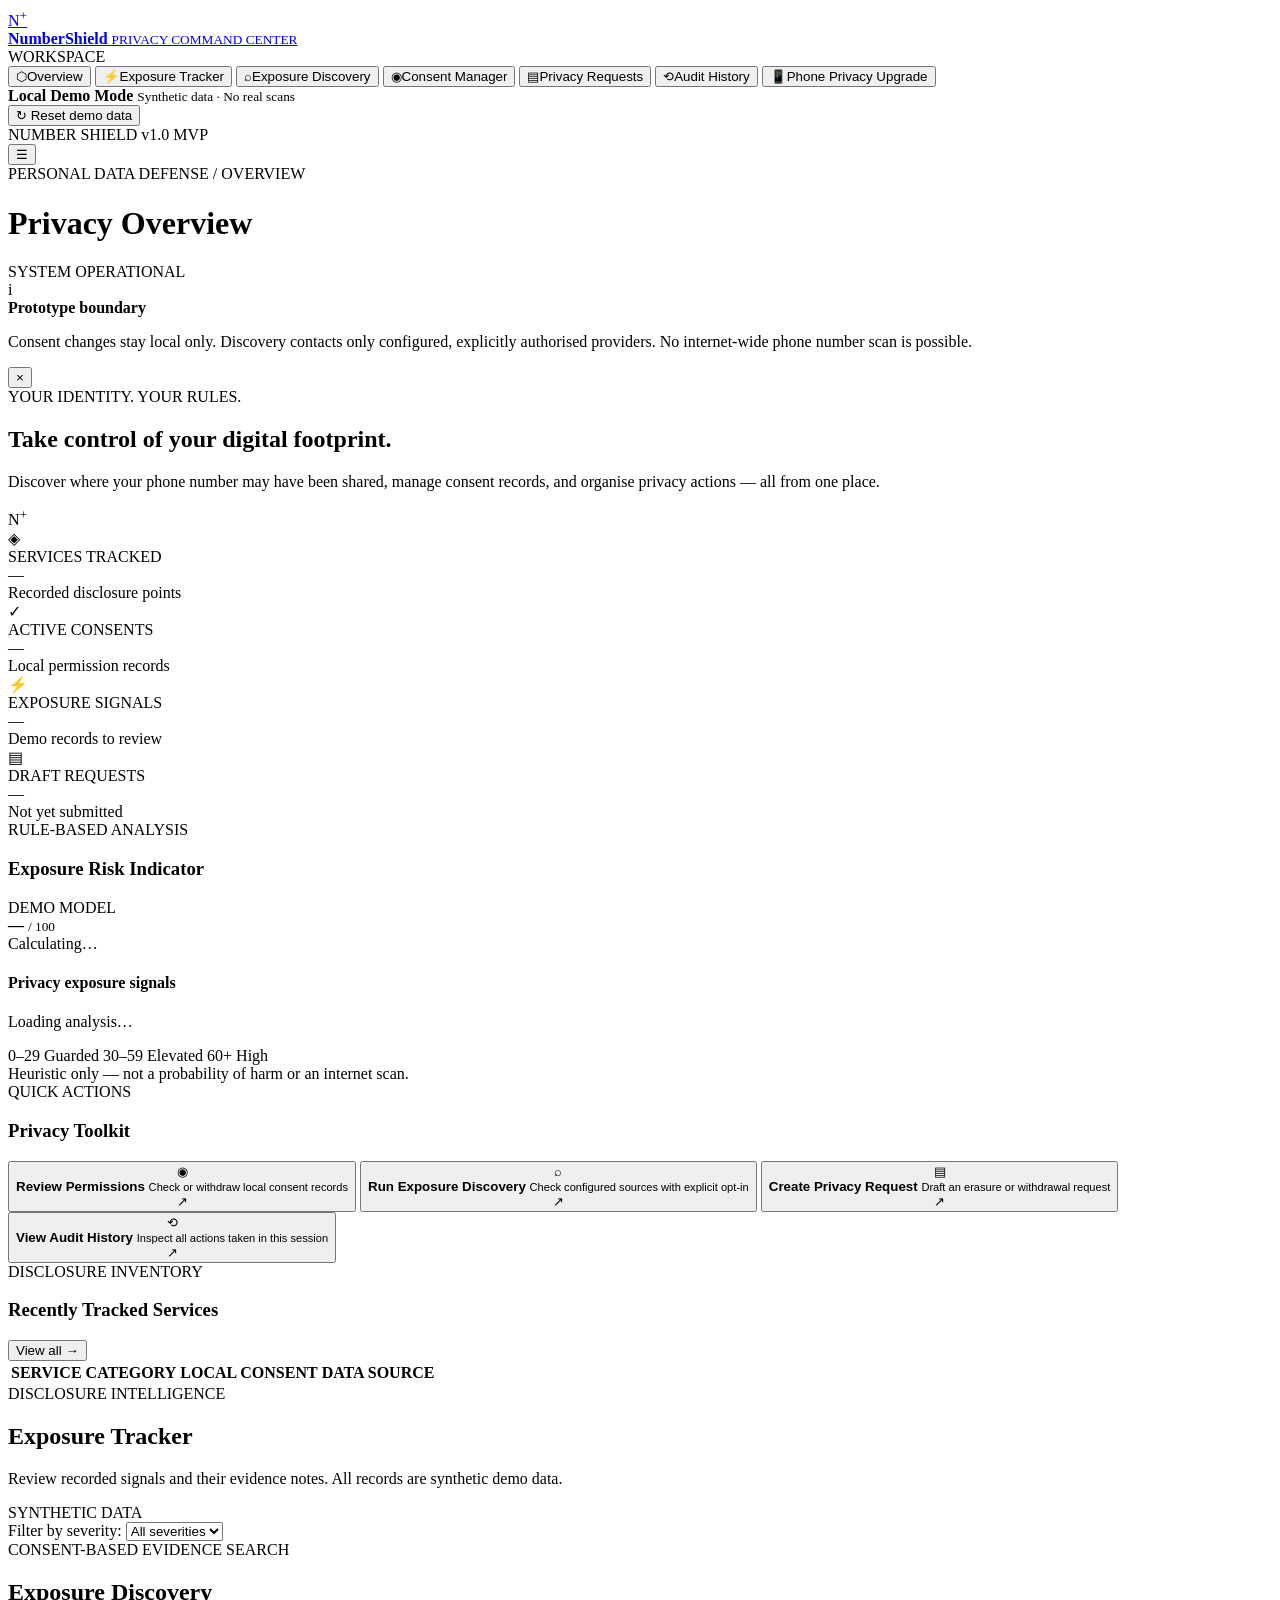
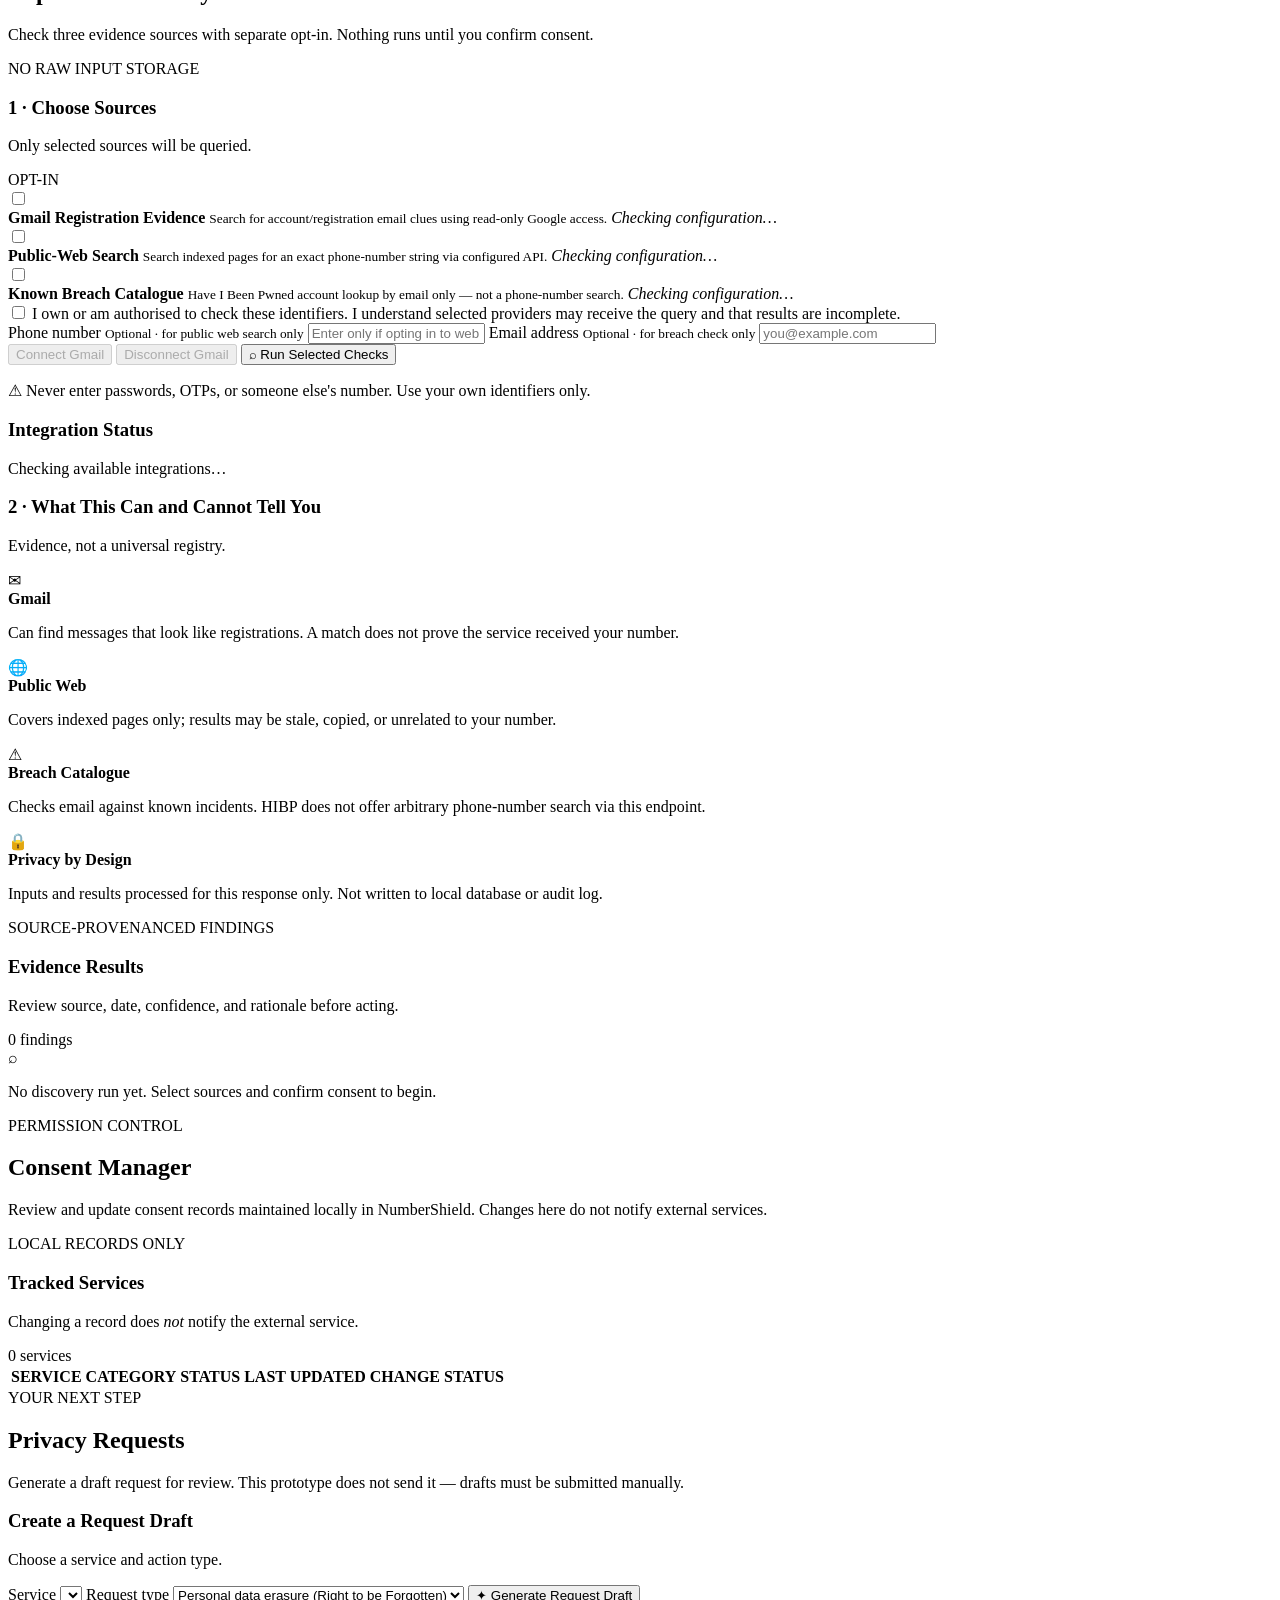
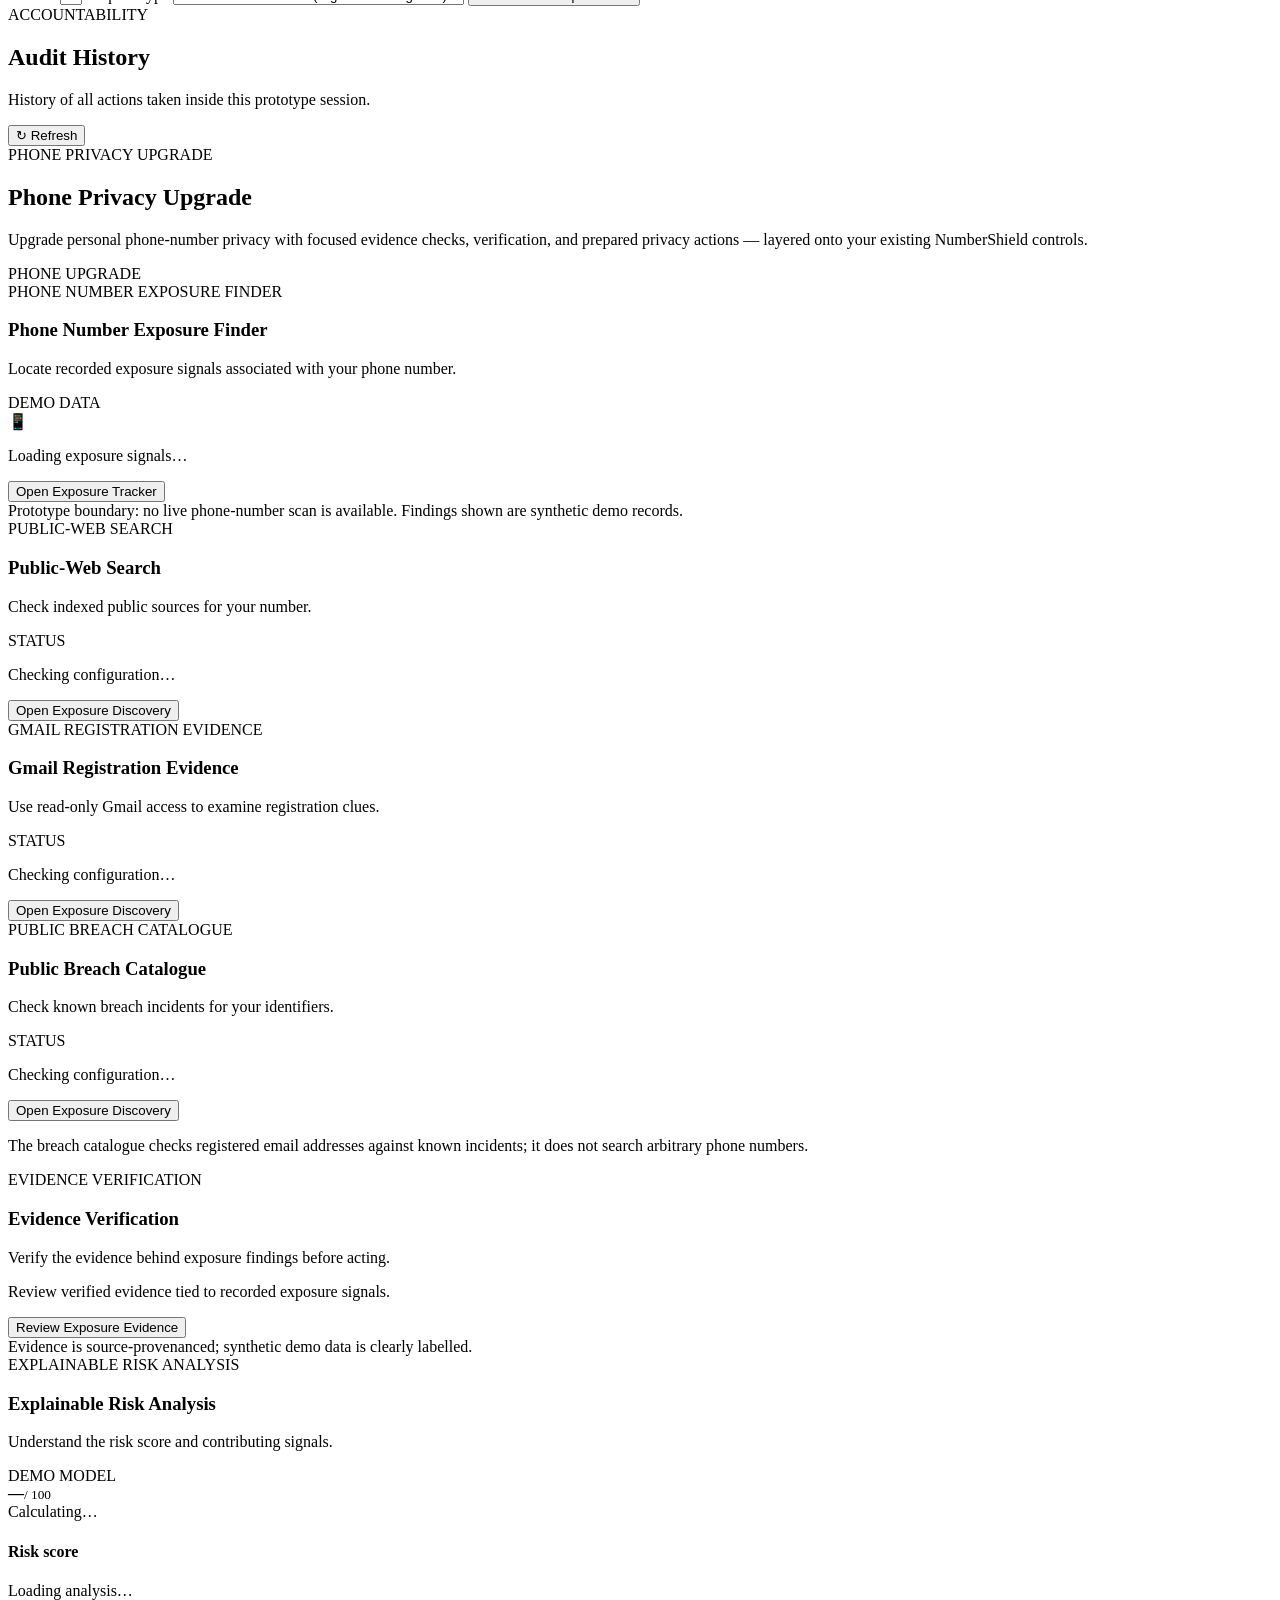
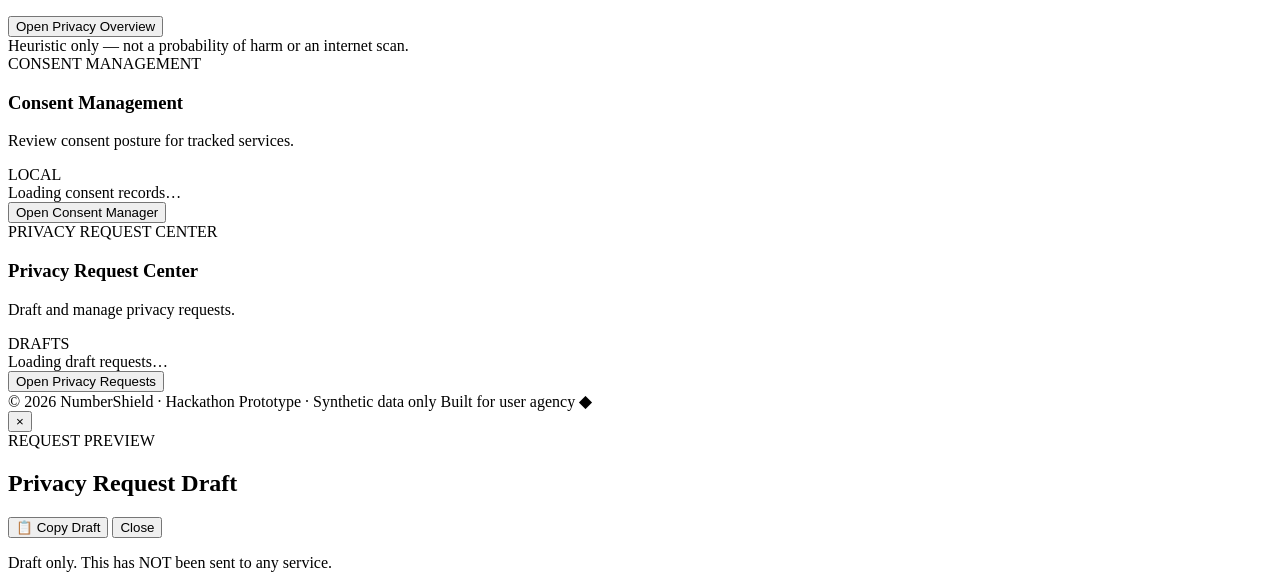
==== frontend/index.html @ 0a516be0 "resolved mess" ====
﻿<!doctype html>
<html lang="en">
<head>
<meta charset="utf-8">
<meta name="viewport" content="width=device-width,initial-scale=1">
<meta name="theme-color" content="#06090f">
<meta name="description" content="NumberShield - Evidence-based personal phone-number privacy assistant. Discover exposure, manage consent, and take privacy action.">
<title>NumberShield — Privacy Command Center</title>
<link rel="preconnect" href="https://fonts.googleapis.com">
<link rel="preconnect" href="https://fonts.gstatic.com" crossorigin>
<link href="https://fonts.googleapis.com/css2?family=Inter:wght@300;400;500;600;700;800;900&family=JetBrains+Mono:wght@400;500&display=swap" rel="stylesheet">
<link rel="stylesheet" href="/static/style.css">
</head>
<body>
<div class="app-shell">

<!-- ═══════════════════════ SIDEBAR ═══════════════════════ -->
<aside class="sidebar" id="sidebar">
  <div class="sidebar-inner">
    <a class="brand" href="#" aria-label="NumberShield home">
      <div class="brand-logo"><span>N</span><sup>+</sup></div>
      <div class="brand-text">
        <strong>NumberShield</strong>
        <small>PRIVACY COMMAND CENTER</small>
      </div>
    </a>

    <div class="nav-section-label">WORKSPACE</div>
    <nav id="main-nav" role="navigation" aria-label="Main navigation">
      <button class="nav-item active" data-view="overview"   id="nav-overview">
        <span class="nav-icon">⬡</span><span class="nav-label">Overview</span>
      </button>
      <button class="nav-item" data-view="exposure"   id="nav-exposure">
        <span class="nav-icon">⚡</span><span class="nav-label">Exposure Tracker</span>
      </button>
      <button class="nav-item" data-view="discovery"  id="nav-discovery">
        <span class="nav-icon">⌕</span><span class="nav-label">Exposure Discovery</span>
      </button>
      <button class="nav-item" data-view="consent"    id="nav-consent">
        <span class="nav-icon">◉</span><span class="nav-label">Consent Manager</span>
      </button>
      <button class="nav-item" data-view="requests"   id="nav-requests">
        <span class="nav-icon">▤</span><span class="nav-label">Privacy Requests</span>
      </button>
      <button class="nav-item" data-view="audit"      id="nav-audit">
        <span class="nav-icon">⟲</span><span class="nav-label">Audit History</span>
      </button>
      <button class="nav-item" data-view="phone-privacy" id="nav-phone-privacy">
        <span class="nav-icon">📱</span><span class="nav-label">Phone Privacy Upgrade</span>
      </button>
    </nav>

    <div class="sidebar-bottom">
      <div class="demo-badge">
        <div class="demo-dot"></div>
        <div class="demo-text">
          <strong>Local Demo Mode</strong>
          <small>Synthetic data · No real scans</small>
        </div>
      </div>
      <button id="btn-reset" class="btn-reset" type="button" title="Reset all demo data to initial state">
        ↻ Reset demo data
      </button>
      <div class="sidebar-version">NUMBER SHIELD <span>v1.0 MVP</span></div>
    </div>
  </div>
</aside>

<!-- ═══════════════════════ MAIN ═══════════════════════════ -->
<main class="main-content">

  <!-- Top bar -->
  <header class="topbar" id="topbar">
    <button class="hamburger" id="hamburger" aria-label="Toggle menu" aria-expanded="false">☰</button>
    <div class="topbar-left">
      <div class="breadcrumb"><span class="bc-root">PERSONAL DATA DEFENSE</span> / <span id="bc-current">OVERVIEW</span></div>
      <h1 id="page-title">Privacy Overview</h1>
    </div>
    <div class="topbar-right">
      <div class="status-pill">
        <span class="status-dot"></span>SYSTEM OPERATIONAL
      </div>
    </div>
  </header>

  <!-- Global notice -->
  <div class="notice-bar" id="notice-bar">
    <div class="notice-icon">i</div>
    <div class="notice-content">
      <strong>Prototype boundary</strong>
      <p>Consent changes stay local only. Discovery contacts only configured, explicitly authorised providers. No internet-wide phone number scan is possible.</p>
    </div>
    <button class="notice-close" id="notice-close" aria-label="Dismiss notice">×</button>
  </div>

  <!-- ─────────────── OVERVIEW ─────────────── -->
  <section class="view active" id="view-overview">
    <div class="hero-section">
      <div class="hero-text">
        <div class="eyebrow cyan-text">YOUR IDENTITY. YOUR RULES.</div>
        <h2>Take control of your <span class="gradient-text">digital footprint.</span></h2>
        <p>Discover where your phone number may have been shared, manage consent records, and organise privacy actions — all from one place.</p>
      </div>
      <div class="hero-shield" aria-hidden="true">
        <div class="shield-ring outer"></div>
        <div class="shield-ring mid"></div>
        <div class="shield-core"><span>N</span><sup>+</sup></div>
      </div>
    </div>

    <!-- KPI cards -->
    <div class="kpi-grid" id="kpi-grid">
      <article class="kpi-card" id="kpi-services">
        <div class="kpi-icon services-icon">◈</div>
        <div class="kpi-body">
          <div class="kpi-label">SERVICES TRACKED</div>
          <div class="kpi-value" id="kv-services">—</div>
          <div class="kpi-sub">Recorded disclosure points</div>
        </div>
      </article>
      <article class="kpi-card" id="kpi-consents">
        <div class="kpi-icon consents-icon">✓</div>
        <div class="kpi-body">
          <div class="kpi-label">ACTIVE CONSENTS</div>
          <div class="kpi-value" id="kv-consents">—</div>
          <div class="kpi-sub">Local permission records</div>
        </div>
      </article>
      <article class="kpi-card" id="kpi-exposure">
        <div class="kpi-icon exposure-icon">⚡</div>
        <div class="kpi-body">
          <div class="kpi-label">EXPOSURE SIGNALS</div>
          <div class="kpi-value" id="kv-exposure">—</div>
          <div class="kpi-sub" id="kv-exposure-detail">Demo records to review</div>
        </div>
      </article>
      <article class="kpi-card" id="kpi-requests">
        <div class="kpi-icon requests-icon">▤</div>
        <div class="kpi-body">
          <div class="kpi-label">DRAFT REQUESTS</div>
          <div class="kpi-value" id="kv-requests">—</div>
          <div class="kpi-sub">Not yet submitted</div>
        </div>
      </article>
    </div>

    <!-- Risk + Quick actions -->
    <div class="two-col-grid">
      <article class="panel risk-panel">
        <div class="panel-header">
          <div>
            <div class="eyebrow">RULE-BASED ANALYSIS</div>
            <h3>Exposure Risk Indicator</h3>
          </div>
          <span class="badge badge-demo">DEMO MODEL</span>
        </div>
        <div class="risk-display">
          <div class="gauge-wrap">
            <div class="gauge" id="gauge" role="meter" aria-label="Risk score gauge">
              <div class="gauge-inner">
                <strong id="gauge-score">—</strong>
                <small>/ 100</small>
              </div>
            </div>
          </div>
          <div class="risk-info">
            <span class="risk-label" id="risk-label-badge">Calculating…</span>
            <h4>Privacy exposure signals</h4>
            <p id="risk-text">Loading analysis…</p>
            <div class="risk-legend">
              <span class="legend-dot guarded"></span><span>0–29 Guarded</span>
              <span class="legend-dot elevated"></span><span>30–59 Elevated</span>
              <span class="legend-dot high"></span><span>60+ High</span>
            </div>
          </div>
        </div>
        <div class="panel-footer">Heuristic only — not a probability of harm or an internet scan.</div>
      </article>

      <article class="panel quick-panel">
        <div class="panel-header">
          <div>
            <div class="eyebrow">QUICK ACTIONS</div>
            <h3>Privacy Toolkit</h3>
          </div>
        </div>
        <div class="quick-actions">
          <button class="quick-action" data-goto="consent" id="qa-consent">
            <div class="qa-icon">◉</div>
            <div class="qa-text">
              <strong>Review Permissions</strong>
              <small>Check or withdraw local consent records</small>
            </div>
            <span class="qa-arrow">↗</span>
          </button>
          <button class="quick-action" data-goto="discovery" id="qa-discovery">
            <div class="qa-icon">⌕</div>
            <div class="qa-text">
              <strong>Run Exposure Discovery</strong>
              <small>Check configured sources with explicit opt-in</small>
            </div>
            <span class="qa-arrow">↗</span>
          </button>
          <button class="quick-action" data-goto="requests" id="qa-requests">
            <div class="qa-icon">▤</div>
            <div class="qa-text">
              <strong>Create Privacy Request</strong>
              <small>Draft an erasure or withdrawal request</small>
            </div>
            <span class="qa-arrow">↗</span>
          </button>
          <button class="quick-action" data-goto="audit" id="qa-audit">
            <div class="qa-icon">⟲</div>
            <div class="qa-text">
              <strong>View Audit History</strong>
              <small>Inspect all actions taken in this session</small>
            </div>
            <span class="qa-arrow">↗</span>
          </button>
        </div>
      </article>
    </div>

    <!-- Recent services table -->
    <article class="panel">
      <div class="panel-header">
        <div>
          <div class="eyebrow">DISCLOSURE INVENTORY</div>
          <h3>Recently Tracked Services</h3>
        </div>
        <button class="btn-link" data-goto="consent" id="view-all-btn">View all →</button>
      </div>
      <div class="table-wrap">
        <table id="recent-table" aria-label="Recently tracked services">
          <thead>
            <tr><th>SERVICE</th><th>CATEGORY</th><th>LOCAL CONSENT</th><th>DATA SOURCE</th></tr>
          </thead>
          <tbody id="recent-tbody"></tbody>
        </table>
      </div>
    </article>
  </section>

  <!-- ─────────────── EXPOSURE TRACKER ─────────────── -->
  <section class="view" id="view-exposure">
    <div class="view-intro">
      <div>
        <div class="eyebrow cyan-text">DISCLOSURE INTELLIGENCE</div>
        <h2>Exposure Tracker</h2>
        <p>Review recorded signals and their evidence notes. All records are synthetic demo data.</p>
      </div>
      <span class="badge badge-warning">SYNTHETIC DATA</span>
    </div>

    <div id="exposure-summary-bar" class="exposure-summary-bar"></div>

    <div class="filter-row">
      <label class="filter-label" for="sev-filter">Filter by severity:</label>
      <select id="sev-filter" class="select-input" aria-label="Filter exposures by severity">
        <option value="">All severities</option>
        <option value="high">High</option>
        <option value="medium">Medium</option>
        <option value="low">Low</option>
      </select>
    </div>

    <div id="exposure-grid" class="exposure-grid"></div>
  </section>

  <!-- ─────────────── EXPOSURE DISCOVERY ─────────────── -->
  <section class="view" id="view-discovery">
    <div class="view-intro">
      <div>
        <div class="eyebrow cyan-text">CONSENT-BASED EVIDENCE SEARCH</div>
        <h2>Exposure Discovery</h2>
        <p>Check three evidence sources with separate opt-in. Nothing runs until you confirm consent.</p>
      </div>
      <span class="badge badge-info">NO RAW INPUT STORAGE</span>
    </div>

    <div class="discovery-layout">
      <!-- Left column: controls -->
      <div class="discovery-controls">
        <article class="panel">
          <div class="panel-header">
            <div><h3>1 · Choose Sources</h3><p class="muted-text">Only selected sources will be queried.</p></div>
            <span class="badge badge-info">OPT-IN</span>
          </div>

          <div class="source-list">
            <label class="source-item" for="src-gmail">
              <input type="checkbox" id="src-gmail">
              <div class="source-info">
                <strong>Gmail Registration Evidence</strong>
                <small>Search for account/registration email clues using read-only Google access.</small>
                <em id="gmail-state" class="source-state">Checking configuration…</em>
              </div>
            </label>

            <label class="source-item" for="src-web">
              <input type="checkbox" id="src-web">
              <div class="source-info">
                <strong>Public-Web Search</strong>
                <small>Search indexed pages for an exact phone-number string via configured API.</small>
                <em id="web-state" class="source-state">Checking configuration…</em>
              </div>
            </label>

            <label class="source-item" for="src-breach">
              <input type="checkbox" id="src-breach">
              <div class="source-info">
                <strong>Known Breach Catalogue</strong>
                <small>Have I Been Pwned account lookup by email only — not a phone-number search.</small>
                <em id="breach-state" class="source-state">Checking configuration…</em>
              </div>
            </label>
          </div>

          <div class="consent-box">
            <label class="consent-check" for="discovery-consent">
              <input type="checkbox" id="discovery-consent">
              <span>I own or am authorised to check these identifiers. I understand selected providers may receive the query and that results are incomplete.</span>
            </label>
          </div>

          <div class="field-row">
            <label class="field-label" for="disc-phone">
              Phone number <small>Optional · for public web search only</small>
              <input type="tel" id="disc-phone" class="text-input" autocomplete="off" maxlength="32" placeholder="Enter only if opting in to web search">
            </label>
            <label class="field-label" for="disc-email">
              Email address <small>Optional · for breach check only</small>
              <input type="email" id="disc-email" class="text-input" autocomplete="off" maxlength="254" placeholder="you@example.com">
            </label>
          </div>

          <div class="disc-actions">
            <button id="btn-connect-gmail" class="btn-secondary" type="button" disabled>Connect Gmail</button>
            <button id="btn-disconnect-gmail" class="btn-secondary" type="button" disabled>Disconnect Gmail</button>
            <button id="btn-run-discovery" class="btn-primary" type="button">⌕ Run Selected Checks</button>
          </div>

          <p class="warning-text">⚠ Never enter passwords, OTPs, or someone else's number. Use your own identifiers only.</p>
        </article>

        <article class="panel">
          <div class="panel-header">
            <div><h3>Integration Status</h3></div>
          </div>
          <div id="disc-status" class="disc-status-display">Checking available integrations…</div>
        </article>
      </div>

      <!-- Right column: limitations -->
      <article class="panel limitations-panel">
        <div class="panel-header">
          <div><h3>2 · What This Can and Cannot Tell You</h3><p class="muted-text">Evidence, not a universal registry.</p></div>
        </div>
        <div class="limits-list">
          <div class="limit-item">
            <div class="limit-icon">✉</div>
            <div><strong>Gmail</strong><p>Can find messages that look like registrations. A match does not prove the service received your number.</p></div>
          </div>
          <div class="limit-item">
            <div class="limit-icon">🌐</div>
            <div><strong>Public Web</strong><p>Covers indexed pages only; results may be stale, copied, or unrelated to your number.</p></div>
          </div>
          <div class="limit-item">
            <div class="limit-icon">⚠</div>
            <div><strong>Breach Catalogue</strong><p>Checks email against known incidents. HIBP does not offer arbitrary phone-number search via this endpoint.</p></div>
          </div>
          <div class="limit-item">
            <div class="limit-icon">🔒</div>
            <div><strong>Privacy by Design</strong><p>Inputs and results processed for this response only. Not written to local database or audit log.</p></div>
          </div>
        </div>
      </article>
    </div>

    <!-- Results panel -->
    <article class="panel results-panel" id="results-panel">
      <div class="panel-header">
        <div>
          <div class="eyebrow">SOURCE-PROVENANCED FINDINGS</div>
          <h3>Evidence Results</h3>
          <p class="muted-text">Review source, date, confidence, and rationale before acting.</p>
        </div>
        <span class="badge" id="result-count-badge">0 findings</span>
      </div>
      <div id="disc-errors"></div>
      <div id="disc-results" class="disc-results">
        <div class="empty-state">
          <div class="empty-icon">⌕</div>
          <p>No discovery run yet. Select sources and confirm consent to begin.</p>
        </div>
      </div>
      <div id="disc-limits" class="disc-limitations hidden"></div>
    </article>
  </section>

  <!-- ─────────────── CONSENT MANAGER ─────────────── -->
  <section class="view" id="view-consent">
    <div class="view-intro">
      <div>
        <div class="eyebrow cyan-text">PERMISSION CONTROL</div>
        <h2>Consent Manager</h2>
        <p>Review and update consent records maintained locally in NumberShield. Changes here do not notify external services.</p>
      </div>
      <span class="badge badge-warning">LOCAL RECORDS ONLY</span>
    </div>

    <article class="panel">
      <div class="panel-header">
        <div>
          <h3>Tracked Services</h3>
          <p class="muted-text">Changing a record does <em>not</em> notify the external service.</p>
        </div>
        <span class="badge" id="consent-count-badge">0 services</span>
      </div>
      <div class="table-wrap">
        <table id="consent-table" aria-label="Consent records">
          <thead>
            <tr>
              <th>SERVICE</th><th>CATEGORY</th><th>STATUS</th>
              <th>LAST UPDATED</th><th>CHANGE STATUS</th>
            </tr>
          </thead>
          <tbody id="consent-tbody"></tbody>
        </table>
      </div>
    </article>
  </section>

  <!-- ─────────────── PRIVACY REQUESTS ─────────────── -->
  <section class="view" id="view-requests">
    <div class="view-intro">
      <div>
        <div class="eyebrow cyan-text">YOUR NEXT STEP</div>
        <h2>Privacy Requests</h2>
        <p>Generate a draft request for review. This prototype does not send it — drafts must be submitted manually.</p>
      </div>
    </div>

    <div class="requests-layout">
      <article class="panel create-panel">
        <div class="panel-header">
          <div><h3>Create a Request Draft</h3><p class="muted-text">Choose a service and action type.</p></div>
        </div>
        <form id="request-form" novalidate>
          <label class="field-label" for="svc-choice">
            Service
            <select id="svc-choice" class="select-input" required aria-label="Select service for privacy request"></select>
          </label>
          <label class="field-label" for="req-type">
            Request type
            <select id="req-type" class="select-input" aria-label="Select request type">
              <option value="deletion">Personal data erasure (Right to be Forgotten)</option>
              <option value="consent_withdrawal">Withdraw consent for data processing</option>
              <option value="access">Data subject access request (DSAR)</option>
            </select>
          </label>
          <button class="btn-primary full-width" type="submit" id="btn-create-request">✦ Generate Request Draft</button>
        </form>
      </article>

      <div class="requests-list-wrap">
        <div id="request-list" class="request-list"></div>
      </div>
    </div>
  </section>

  <!-- ─────────────── AUDIT ─────────────── -->
  <section class="view" id="view-audit">
    <div class="view-intro">
      <div>
        <div class="eyebrow cyan-text">ACCOUNTABILITY</div>
        <h2>Audit History</h2>
        <p>History of all actions taken inside this prototype session.</p>
      </div>
      <button class="btn-secondary" id="btn-refresh-audit" type="button">↻ Refresh</button>
    </div>

    <article class="panel">
      <div id="audit-list"></div>
    </article>
  </section>

  <!-- ─────────────── PHONE PRIVACY UPGRADE ─────────────── -->
  <section class="view" id="view-phone-privacy">
    <div class="view-intro">
      <div>
        <div class="eyebrow cyan-text">PHONE PRIVACY UPGRADE</div>
        <h2>Phone Privacy Upgrade</h2>
        <p>Upgrade personal phone-number privacy with focused evidence checks, verification, and prepared privacy actions — layered onto your existing NumberShield controls.</p>
      </div>
      <span class="badge badge-info" id="phone-privacy-badge">PHONE UPGRADE</span>
    </div>

    <article class="panel">
      <div class="panel-header">
        <div>
          <div class="eyebrow">PHONE NUMBER EXPOSURE FINDER</div>
          <h3>Phone Number Exposure Finder</h3>
          <p class="muted-text">Locate recorded exposure signals associated with your phone number.</p>
        </div>
        <span class="badge badge-demo" id="pp-finder-badge">DEMO DATA</span>
      </div>
      <div id="pp-finder-output">
        <div class="empty-state">
          <div class="empty-icon">📱</div>
          <p id="pp-finder-msg">Loading exposure signals…</p>
        </div>
      </div>
      <div class="disc-actions" style="margin-top:10px">
        <button class="btn-secondary" data-goto="exposure" type="button">Open Exposure Tracker</button>
      </div>
      <div class="panel-footer">Prototype boundary: no live phone-number scan is available. Findings shown are synthetic demo records.</div>
    </article>

    <article class="panel">
      <div class="panel-header">
        <div>
          <div class="eyebrow">PUBLIC-WEB SEARCH</div>
          <h3>Public-Web Search</h3>
          <p class="muted-text">Check indexed public sources for your number.</p>
        </div>
        <span class="badge" id="pp-web-badge">STATUS</span>
      </div>
      <p id="pp-web-text" class="muted-text">Checking configuration…</p>
      <div class="disc-actions">
        <button class="btn-secondary" data-goto="discovery" type="button">Open Exposure Discovery</button>
      </div>
    </article>

    <article class="panel">
      <div class="panel-header">
        <div>
          <div class="eyebrow">GMAIL REGISTRATION EVIDENCE</div>
          <h3>Gmail Registration Evidence</h3>
          <p class="muted-text">Use read-only Gmail access to examine registration clues.</p>
        </div>
        <span class="badge" id="pp-gmail-badge">STATUS</span>
      </div>
      <p id="pp-gmail-text" class="muted-text">Checking configuration…</p>
      <div class="disc-actions">
        <button class="btn-secondary" data-goto="discovery" type="button">Open Exposure Discovery</button>
      </div>
    </article>

    <article class="panel">
      <div class="panel-header">
        <div>
          <div class="eyebrow">PUBLIC BREACH CATALOGUE</div>
          <h3>Public Breach Catalogue</h3>
          <p class="muted-text">Check known breach incidents for your identifiers.</p>
        </div>
        <span class="badge" id="pp-breach-badge">STATUS</span>
      </div>
      <p id="pp-breach-text" class="muted-text">Checking configuration…</p>
      <div class="disc-actions">
        <button class="btn-secondary" data-goto="discovery" type="button">Open Exposure Discovery</button>
      </div>
      <p class="warning-text">The breach catalogue checks registered email addresses against known incidents; it does not search arbitrary phone numbers.</p>
    </article>

    <article class="panel">
      <div class="panel-header">
        <div>
          <div class="eyebrow">EVIDENCE VERIFICATION</div>
          <h3>Evidence Verification</h3>
          <p class="muted-text">Verify the evidence behind exposure findings before acting.</p>
        </div>
      </div>
      <p id="pp-verify-text" class="muted-text">Review verified evidence tied to recorded exposure signals.</p>
      <div class="disc-actions">
        <button class="btn-secondary" data-goto="exposure" type="button">Review Exposure Evidence</button>
      </div>
      <div class="panel-footer">Evidence is source-provenanced; synthetic demo data is clearly labelled.</div>
    </article>

    <article class="panel">
      <div class="panel-header">
        <div>
          <div class="eyebrow">EXPLAINABLE RISK ANALYSIS</div>
          <h3>Explainable Risk Analysis</h3>
          <p class="muted-text">Understand the risk score and contributing signals.</p>
        </div>
        <span class="badge badge-demo" id="pp-risk-badge">DEMO MODEL</span>
      </div>
      <div class="risk-display">
        <div class="gauge-wrap">
          <div class="gauge" id="pp-gauge" role="meter" aria-label="Risk score gauge">
            <div class="gauge-inner"><strong id="pp-gauge-score">—</strong><small>/ 100</small></div>
          </div>
        </div>
        <div class="risk-info">
          <span class="risk-label" id="pp-risk-label-badge">Calculating…</span>
          <h4>Risk score</h4>
          <p id="pp-risk-text">Loading analysis…</p>
        </div>
      </div>
      <div class="disc-actions" style="margin-top:10px">
        <button class="btn-secondary" data-goto="overview" type="button">Open Privacy Overview</button>
      </div>
      <div class="panel-footer">Heuristic only — not a probability of harm or an internet scan.</div>
    </article>

    <article class="panel">
      <div class="panel-header">
        <div>
          <div class="eyebrow">CONSENT MANAGEMENT</div>
          <h3>Consent Management</h3>
          <p class="muted-text">Review consent posture for tracked services.</p>
        </div>
        <span class="badge" id="pp-consent-badge">LOCAL</span>
      </div>
      <div id="pp-consent-count" class="disc-status-display">Loading consent records…</div>
      <div class="disc-actions">
        <button class="btn-secondary" data-goto="consent" type="button">Open Consent Manager</button>
      </div>
    </article>

    <article class="panel">
      <div class="panel-header">
        <div>
          <div class="eyebrow">PRIVACY REQUEST CENTER</div>
          <h3>Privacy Request Center</h3>
          <p class="muted-text">Draft and manage privacy requests.</p>
        </div>
        <span class="badge" id="pp-requests-badge">DRAFTS</span>
      </div>
      <div id="pp-requests-count" class="disc-status-display">Loading draft requests…</div>
      <div class="disc-actions">
        <button class="btn-secondary" data-goto="requests" type="button">Open Privacy Requests</button>
      </div>
    </article>
  </section>

  <footer class="app-footer">
    <span>© 2026 NumberShield · Hackathon Prototype · Synthetic data only</span>
    <span>Built for user agency <b>◆</b></span>
  </footer>

</main>
</div>

<!-- Toast notification -->
<div id="toast" role="status" aria-live="polite" aria-atomic="true"></div>

<!-- Draft modal -->
<div id="modal" class="modal hidden" role="dialog" aria-modal="true" aria-labelledby="modal-title">
  <div class="modal-box">
    <button class="modal-close" id="modal-close" aria-label="Close modal">×</button>
    <div class="eyebrow cyan-text">REQUEST PREVIEW</div>
    <h2 id="modal-title">Privacy Request Draft</h2>
    <p id="modal-meta" class="muted-text"></p>
    <pre id="modal-draft" tabindex="0"></pre>
    <div class="modal-actions">
      <button class="btn-primary" id="btn-copy-draft" type="button">📋 Copy Draft</button>
      <button class="btn-secondary" id="btn-close-modal" type="button">Close</button>
    </div>
    <p class="warning-text">Draft only. This has NOT been sent to any service.</p>
  </div>
</div>

<script src="/static/app.js"></script>
</body>
</html>
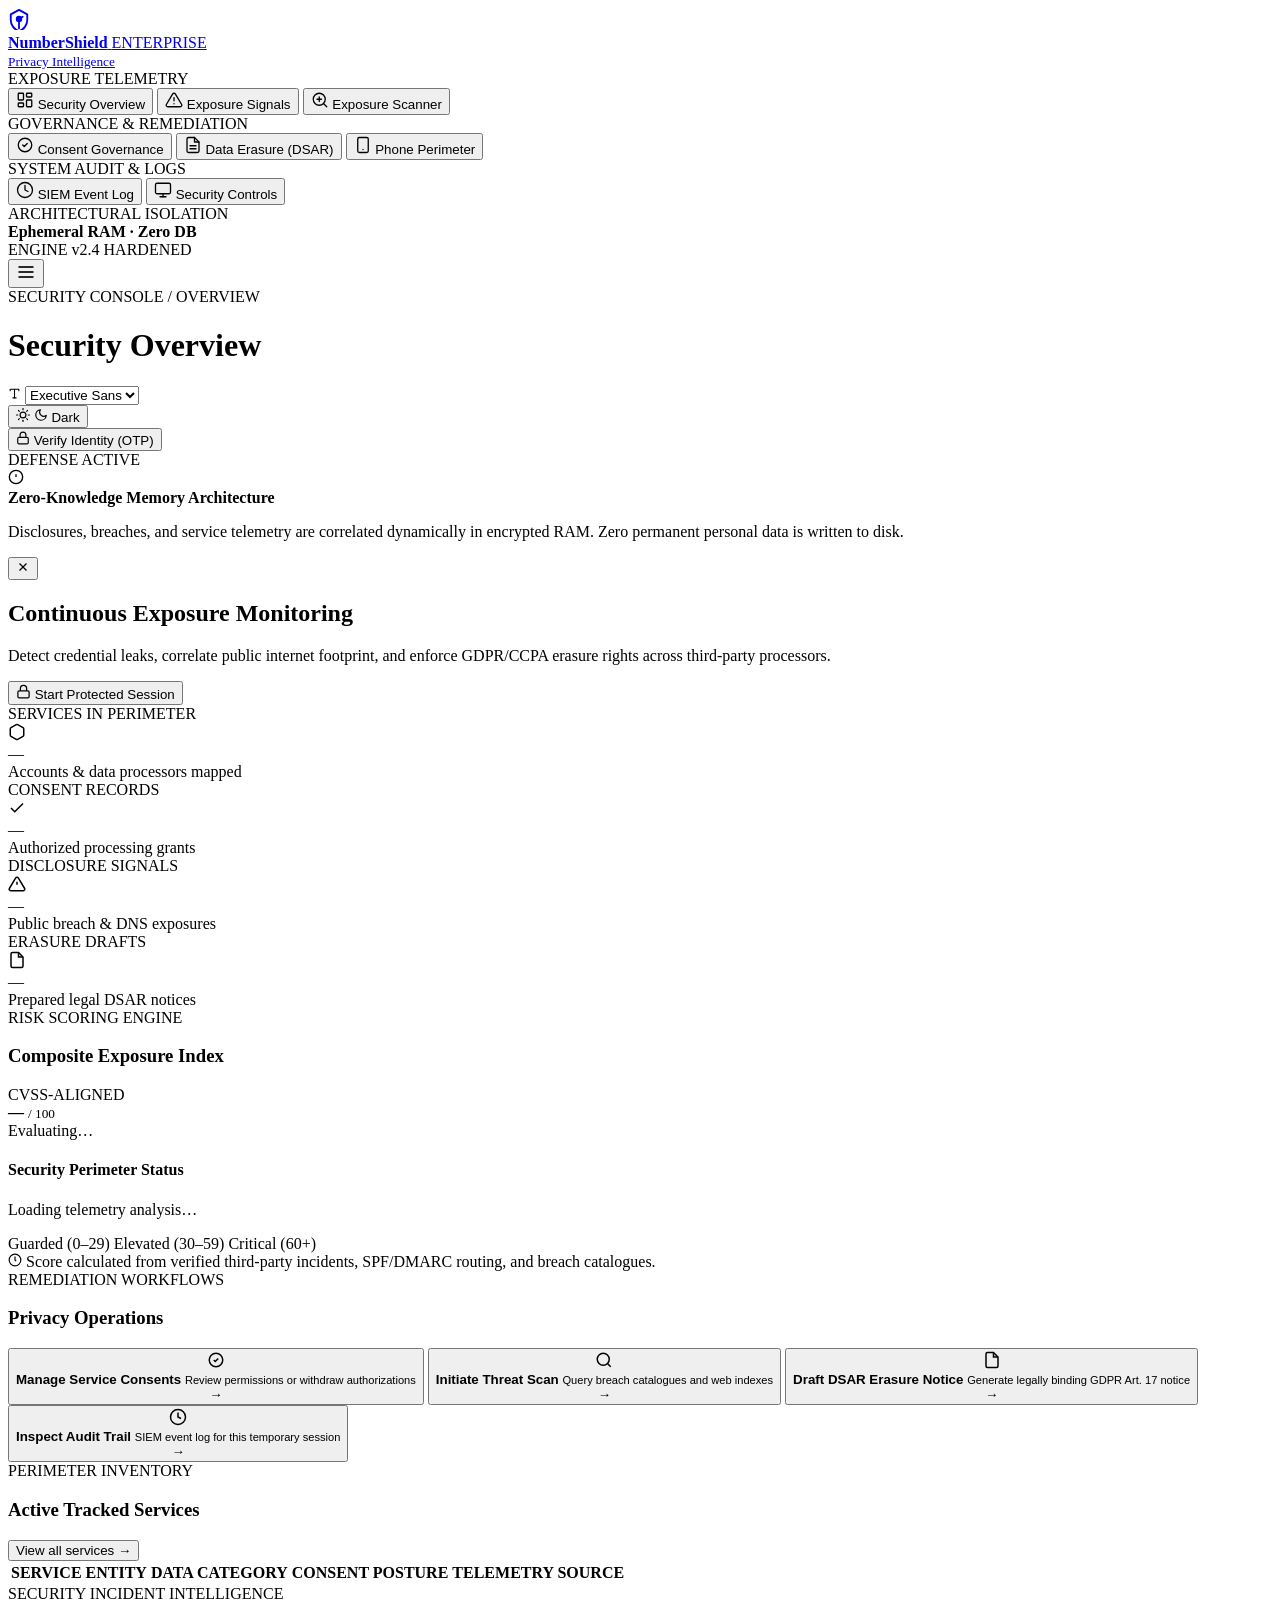
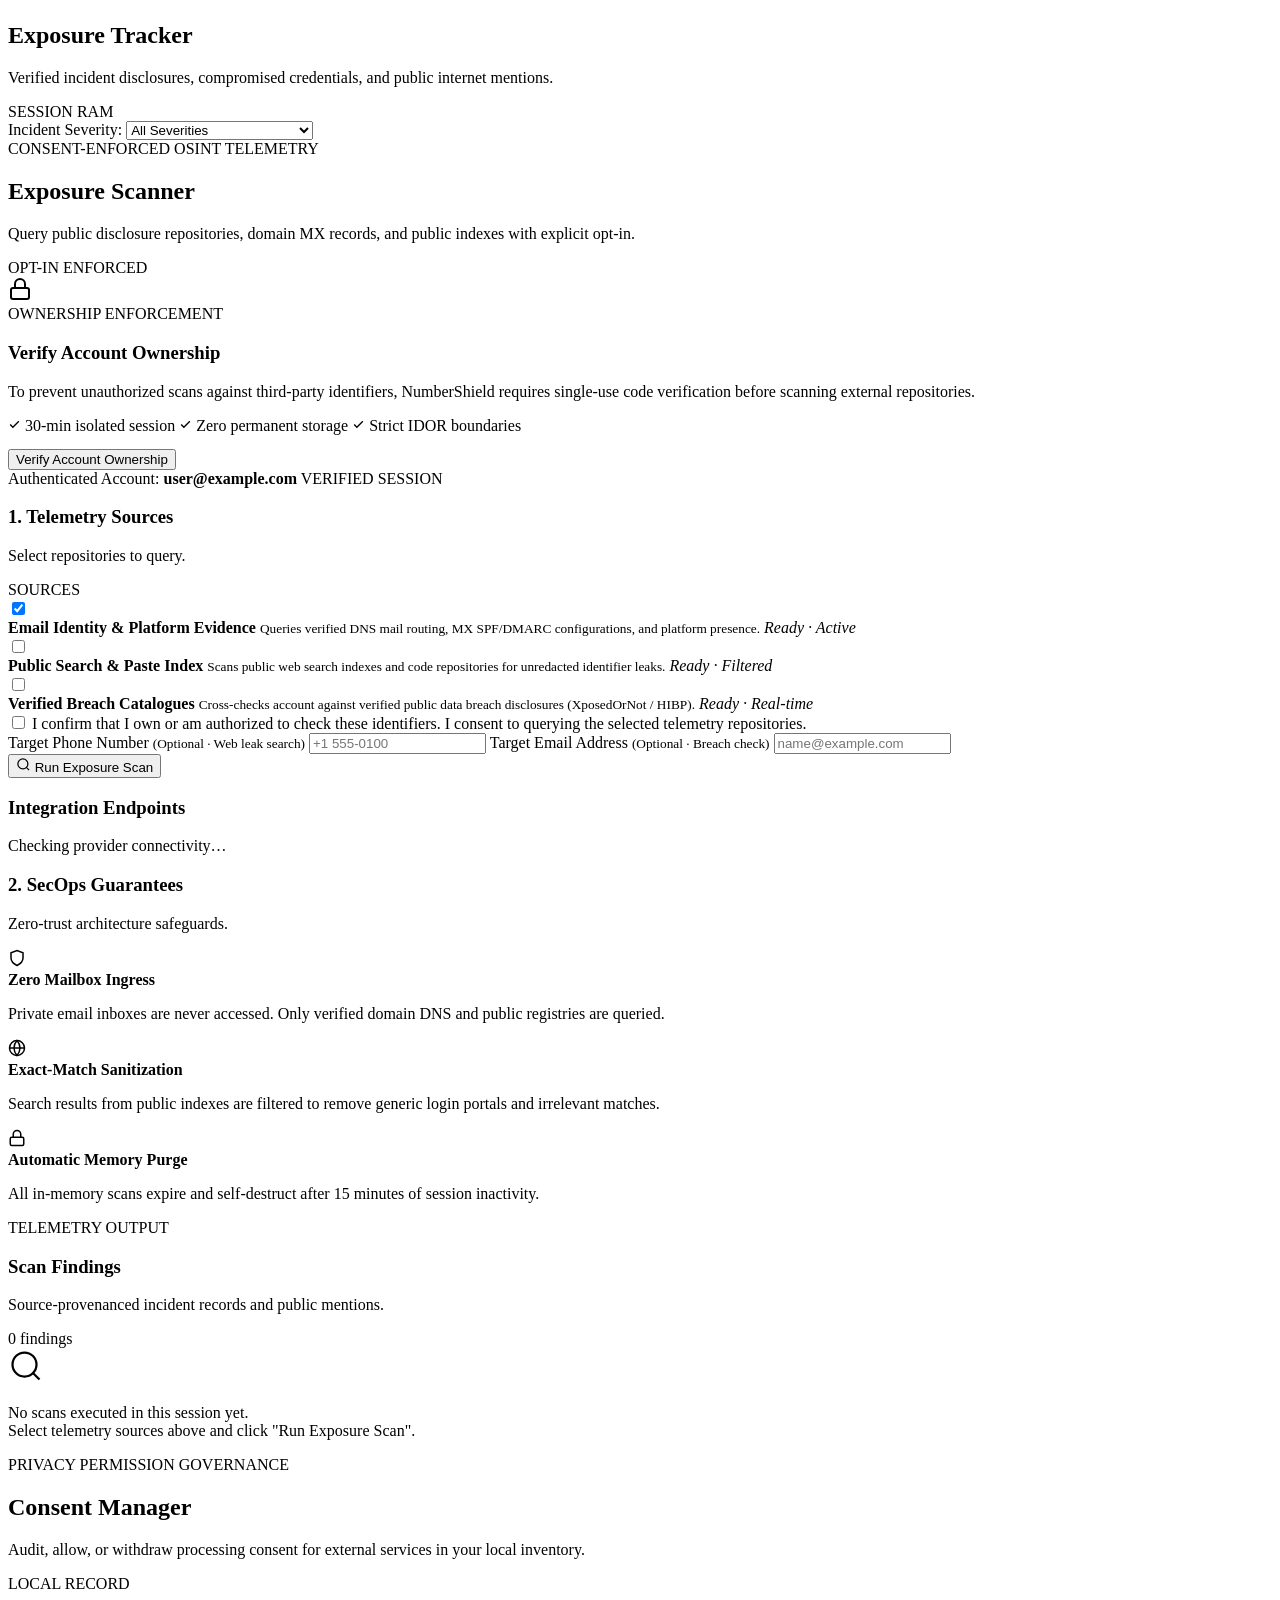
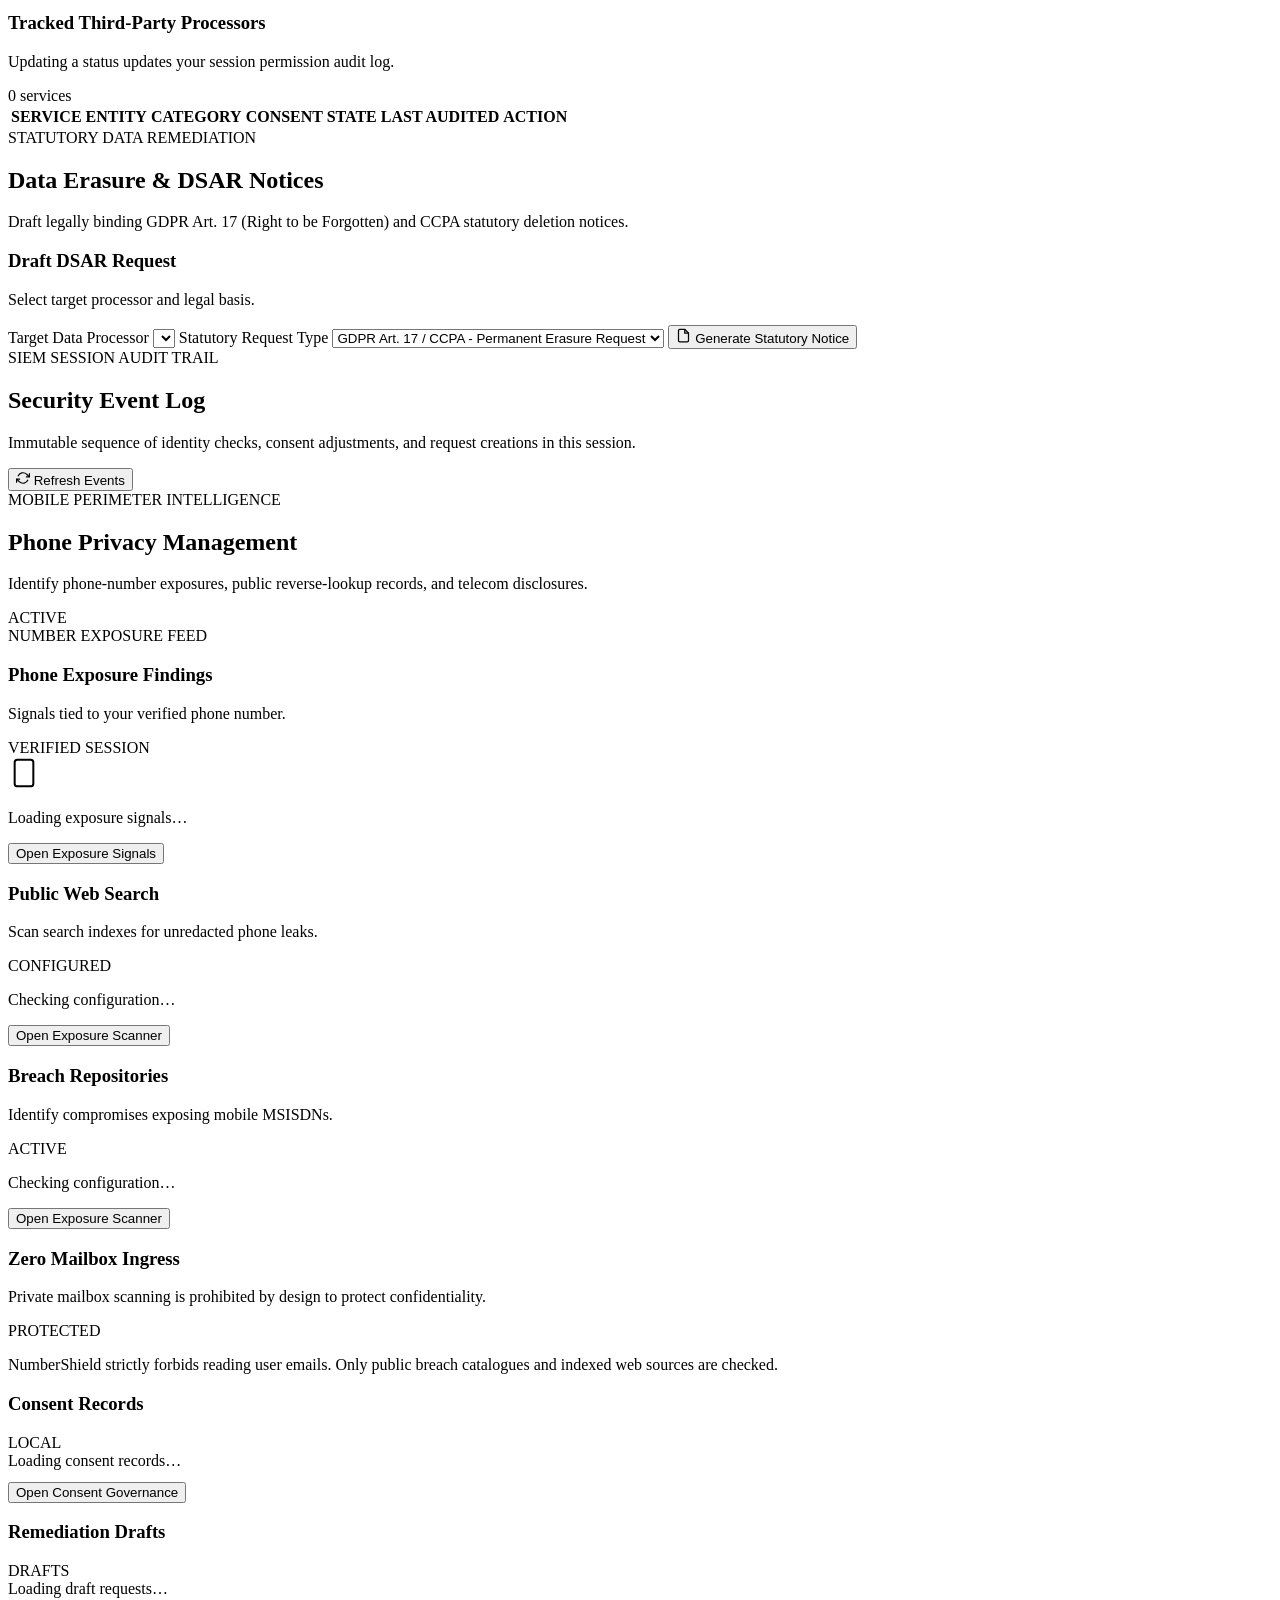
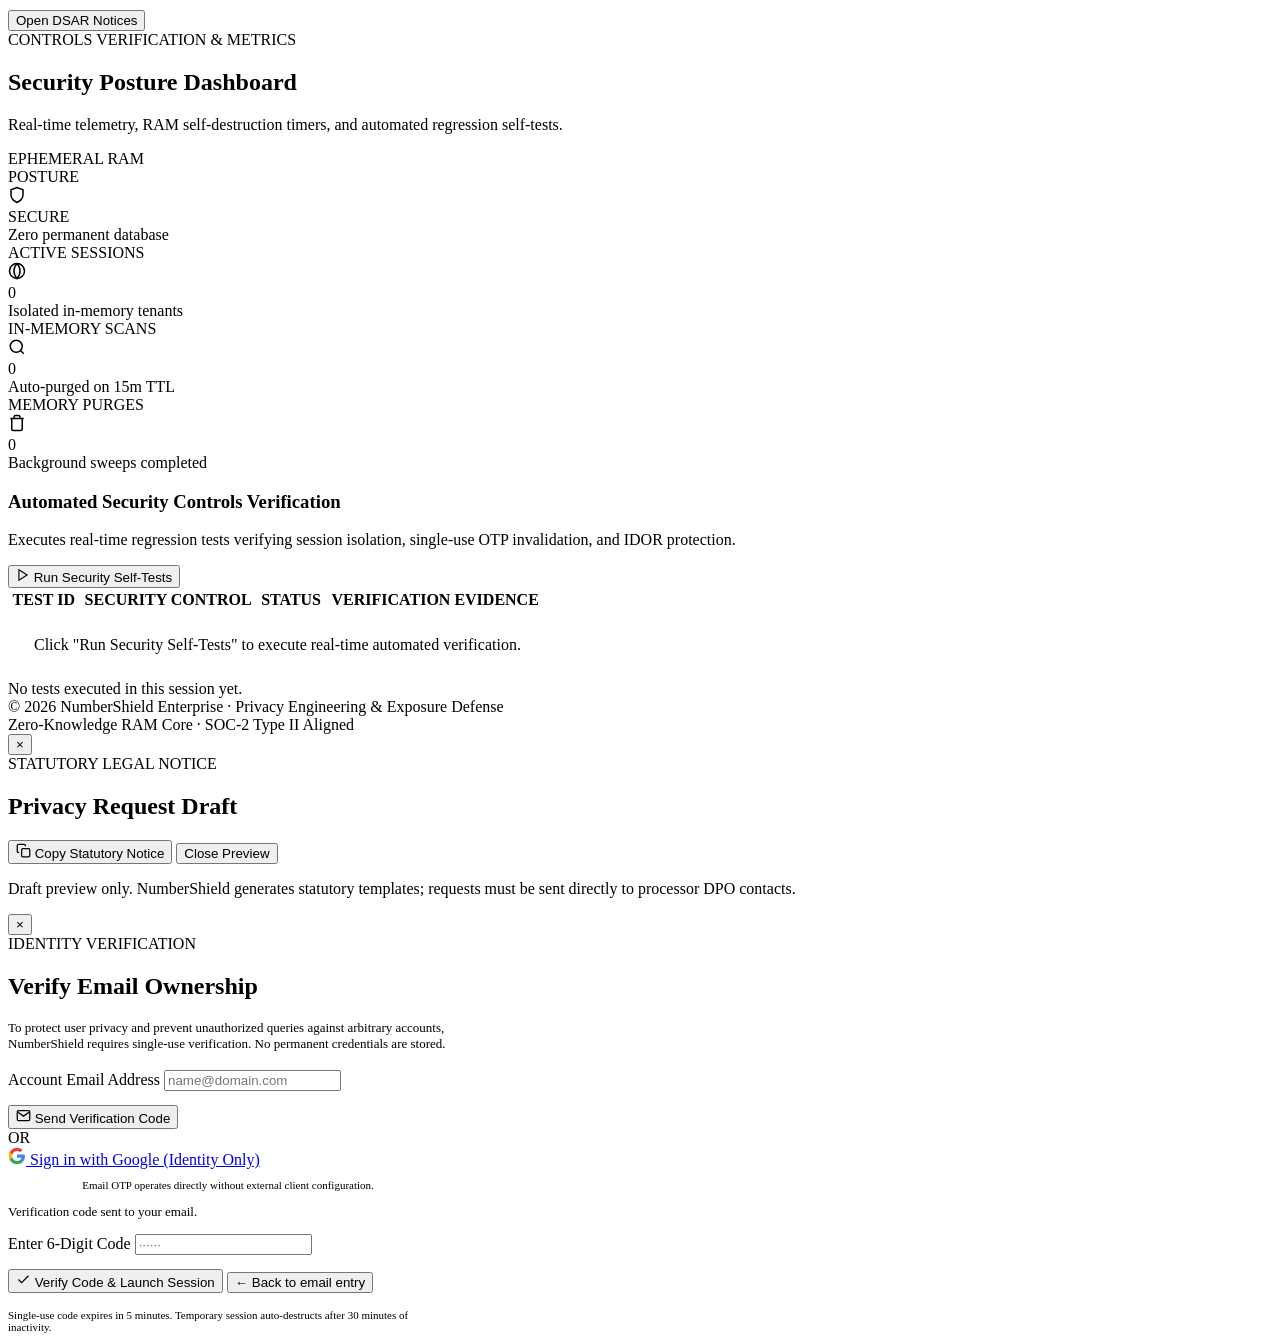
==== commit 065aa984: "Update project files" ====
--- a/frontend/index.html
+++ b/frontend/index.html
@@ -1,668 +1,1236 @@
-﻿<!doctype html>
+<!doctype html>
 <html lang="en">
+
 <head>
-<meta charset="utf-8">
-<meta name="viewport" content="width=device-width,initial-scale=1">
-<meta name="theme-color" content="#06090f">
-<meta name="description" content="NumberShield - Evidence-based personal phone-number privacy assistant. Discover exposure, manage consent, and take privacy action.">
-<title>NumberShield — Privacy Command Center</title>
-<link rel="preconnect" href="https://fonts.googleapis.com">
-<link rel="preconnect" href="https://fonts.gstatic.com" crossorigin>
-<link href="https://fonts.googleapis.com/css2?family=Inter:wght@300;400;500;600;700;800;900&family=JetBrains+Mono:wght@400;500&display=swap" rel="stylesheet">
-<link rel="stylesheet" href="/static/style.css">
+  <meta charset="utf-8">
+  <meta name="viewport" content="width=device-width,initial-scale=1">
+  <meta name="theme-color" content="#F7F5F0">
+  <meta name="description"
+    content="NumberShield Enterprise — Continuous Digital Exposure Intelligence &amp; Privacy Rights Automation Platform.">
+  <title>NumberShield — Exposure Intelligence &amp; Privacy Command</title>
+  <link rel="preconnect" href="https://fonts.googleapis.com">
+  <link rel="preconnect" href="https://fonts.gstatic.com" crossorigin>
+  <link
+    href="https://fonts.googleapis.com/css2?family=Comic+Neue:wght@400;700&family=JetBrains+Mono:wght@400;500;600&family=Newsreader:ital,opsz,wght@0,6..72,400;0,6..72,600;1,6..72,400&family=Plus+Jakarta+Sans:wght@400;500;600;700;800&display=swap"
+    rel="stylesheet">
+  <link rel="stylesheet" href="/static/style.css?v=4.0.0">
 </head>
+
 <body>
-<div class="app-shell">
-
-<!-- ═══════════════════════ SIDEBAR ═══════════════════════ -->
-<aside class="sidebar" id="sidebar">
-  <div class="sidebar-inner">
-    <a class="brand" href="#" aria-label="NumberShield home">
-      <div class="brand-logo"><span>N</span><sup>+</sup></div>
-      <div class="brand-text">
-        <strong>NumberShield</strong>
-        <small>PRIVACY COMMAND CENTER</small>
+  <div class="app-shell">
+
+    <!-- ═══════════════════════ ENTERPRISE CYBER SIDEBAR ═══════════════════════ -->
+    <aside class="sidebar" id="sidebar">
+      <div class="sidebar-inner">
+
+        <!-- Brand / Product Identity -->
+        <a class="brand" href="#" aria-label="NumberShield Home">
+          <div class="brand-logo">
+            <svg width="22" height="22" viewBox="0 0 24 24" fill="none" stroke="currentColor" stroke-width="2"
+              stroke-linecap="round" stroke-linejoin="round">
+              <path d="M12 2L3 7v6c0 5.55 3.84 10.74 9 12 5.16-1.26 9-6.45 9-12V7l-9-5z"></path>
+              <path d="M12 22V12"></path>
+              <path d="M12 12l4-2.5"></path>
+              <circle cx="12" cy="12" r="2.5" fill="currentColor"></circle>
+            </svg>
+          </div>
+          <div class="brand-text">
+            <div class="brand-name">
+              <strong>NumberShield</strong>
+              <span class="badge-tag">ENTERPRISE</span>
+            </div>
+            <small>Privacy Intelligence</small>
+          </div>
+        </a>
+
+        <!-- Nav Section: Core Telemetry -->
+        <div class="nav-group">
+          <div class="nav-section-label">EXPOSURE TELEMETRY</div>
+          <nav id="main-nav" role="navigation" aria-label="Main navigation">
+            <button class="nav-item active" data-view="overview" id="nav-overview">
+              <span class="nav-icon">
+                <svg width="18" height="18" viewBox="0 0 24 24" fill="none" stroke="currentColor" stroke-width="1.75"
+                  stroke-linecap="round" stroke-linejoin="round">
+                  <rect x="3" y="3" width="7" height="9" rx="1"></rect>
+                  <rect x="14" y="3" width="7" height="5" rx="1"></rect>
+                  <rect x="14" y="12" width="7" height="9" rx="1"></rect>
+                  <rect x="3" y="16" width="7" height="5" rx="1"></rect>
+                </svg>
+              </span>
+              <span class="nav-label">Security Overview</span>
+            </button>
+
+            <button class="nav-item" data-view="exposure" id="nav-exposure">
+              <span class="nav-icon">
+                <svg width="18" height="18" viewBox="0 0 24 24" fill="none" stroke="currentColor" stroke-width="1.75"
+                  stroke-linecap="round" stroke-linejoin="round">
+                  <path d="M10.29 3.86L1.82 18a2 2 0 0 0 1.71 3h16.94a2 2 0 0 0 1.71-3L13.71 3.86a2 2 0 0 0-3.42 0z">
+                  </path>
+                  <line x1="12" y1="9" x2="12" y2="13"></line>
+                  <line x1="12" y1="17" x2="12.01" y2="17"></line>
+                </svg>
+              </span>
+              <span class="nav-label">Exposure Signals</span>
+            </button>
+
+            <button class="nav-item" data-view="discovery" id="nav-discovery">
+              <span class="nav-icon">
+                <svg width="18" height="18" viewBox="0 0 24 24" fill="none" stroke="currentColor" stroke-width="1.75"
+                  stroke-linecap="round" stroke-linejoin="round">
+                  <circle cx="11" cy="11" r="8"></circle>
+                  <line x1="21" y1="21" x2="16.65" y2="16.65"></line>
+                  <path d="M11 8v6"></path>
+                  <path d="M8 11h6"></path>
+                </svg>
+              </span>
+              <span class="nav-label">Exposure Scanner</span>
+            </button>
+          </nav>
+        </div>
+
+        <!-- Nav Section: Privacy & Governance -->
+        <div class="nav-group">
+          <div class="nav-section-label">GOVERNANCE &amp; REMEDIATION</div>
+          <nav role="navigation" aria-label="Governance navigation">
+            <button class="nav-item" data-view="consent" id="nav-consent">
+              <span class="nav-icon">
+                <svg width="18" height="18" viewBox="0 0 24 24" fill="none" stroke="currentColor" stroke-width="1.75"
+                  stroke-linecap="round" stroke-linejoin="round">
+                  <path d="M9 12l2 2 4-4m6 2a9 9 0 11-18 0 9 9 0 0118 0z"></path>
+                </svg>
+              </span>
+              <span class="nav-label">Consent Governance</span>
+            </button>
+
+            <button class="nav-item" data-view="requests" id="nav-requests">
+              <span class="nav-icon">
+                <svg width="18" height="18" viewBox="0 0 24 24" fill="none" stroke="currentColor" stroke-width="1.75"
+                  stroke-linecap="round" stroke-linejoin="round">
+                  <path d="M14 2H6a2 2 0 0 0-2 2v16a2 2 0 0 0 2 2h12a2 2 0 0 0 2-2V8z"></path>
+                  <polyline points="14 2 14 8 20 8"></polyline>
+                  <line x1="16" y1="13" x2="8" y2="13"></line>
+                  <line x1="16" y1="17" x2="8" y2="17"></line>
+                </svg>
+              </span>
+              <span class="nav-label">Data Erasure (DSAR)</span>
+            </button>
+
+            <button class="nav-item" data-view="phone-privacy" id="nav-phone-privacy">
+              <span class="nav-icon">
+                <svg width="18" height="18" viewBox="0 0 24 24" fill="none" stroke="currentColor" stroke-width="1.75"
+                  stroke-linecap="round" stroke-linejoin="round">
+                  <rect x="5" y="2" width="14" height="20" rx="2" ry="2"></rect>
+                  <line x1="12" y1="18" x2="12.01" y2="18"></line>
+                </svg>
+              </span>
+              <span class="nav-label">Phone Perimeter</span>
+            </button>
+          </nav>
+        </div>
+
+        <!-- Nav Section: Audit & Architecture -->
+        <div class="nav-group">
+          <div class="nav-section-label">SYSTEM AUDIT &amp; LOGS</div>
+          <nav role="navigation" aria-label="System navigation">
+            <button class="nav-item" data-view="audit" id="nav-audit">
+              <span class="nav-icon">
+                <svg width="18" height="18" viewBox="0 0 24 24" fill="none" stroke="currentColor" stroke-width="1.75"
+                  stroke-linecap="round" stroke-linejoin="round">
+                  <circle cx="12" cy="12" r="10"></circle>
+                  <polyline points="12 6 12 12 16 14"></polyline>
+                </svg>
+              </span>
+              <span class="nav-label">SIEM Event Log</span>
+            </button>
+
+            <button class="nav-item" data-view="security-audit" id="nav-security-audit">
+              <span class="nav-icon">
+                <svg width="18" height="18" viewBox="0 0 24 24" fill="none" stroke="currentColor" stroke-width="1.75"
+                  stroke-linecap="round" stroke-linejoin="round">
+                  <rect x="2" y="3" width="20" height="14" rx="2" ry="2"></rect>
+                  <line x1="8" y1="21" x2="16" y2="21"></line>
+                  <line x1="12" y1="17" x2="12" y2="21"></line>
+                </svg>
+              </span>
+              <span class="nav-label">Security Controls</span>
+            </button>
+          </nav>
+        </div>
+
+        <!-- Sidebar Bottom: Live Node Health -->
+        <div class="sidebar-bottom">
+          <div class="system-status-card">
+            <div class="sec-dot online"></div>
+            <div class="sec-info">
+              <div class="sec-mode">ARCHITECTURAL ISOLATION</div>
+              <strong>Ephemeral RAM &middot; Zero DB</strong>
+            </div>
+          </div>
+          <div class="sidebar-version">
+            <span>ENGINE v2.4</span>
+            <span class="sec-badge">HARDENED</span>
+          </div>
+        </div>
+
       </div>
-    </a>
-
-    <div class="nav-section-label">WORKSPACE</div>
-    <nav id="main-nav" role="navigation" aria-label="Main navigation">
-      <button class="nav-item active" data-view="overview"   id="nav-overview">
-        <span class="nav-icon">⬡</span><span class="nav-label">Overview</span>
-      </button>
-      <button class="nav-item" data-view="exposure"   id="nav-exposure">
-        <span class="nav-icon">⚡</span><span class="nav-label">Exposure Tracker</span>
-      </button>
-      <button class="nav-item" data-view="discovery"  id="nav-discovery">
-        <span class="nav-icon">⌕</span><span class="nav-label">Exposure Discovery</span>
-      </button>
-      <button class="nav-item" data-view="consent"    id="nav-consent">
-        <span class="nav-icon">◉</span><span class="nav-label">Consent Manager</span>
-      </button>
-      <button class="nav-item" data-view="requests"   id="nav-requests">
-        <span class="nav-icon">▤</span><span class="nav-label">Privacy Requests</span>
-      </button>
-      <button class="nav-item" data-view="audit"      id="nav-audit">
-        <span class="nav-icon">⟲</span><span class="nav-label">Audit History</span>
-      </button>
-      <button class="nav-item" data-view="phone-privacy" id="nav-phone-privacy">
-        <span class="nav-icon">📱</span><span class="nav-label">Phone Privacy Upgrade</span>
-      </button>
-    </nav>
-
-    <div class="sidebar-bottom">
-      <div class="demo-badge">
-        <div class="demo-dot"></div>
-        <div class="demo-text">
-          <strong>Local Demo Mode</strong>
-          <small>Synthetic data · No real scans</small>
-        </div>
+    </aside>
+
+    <!-- ═══════════════════════ MAIN VIEWPORT ═══════════════════════ -->
+    <main class="main-content">
+
+      <!-- Enterprise Security Header Bar -->
+      <header class="topbar" id="topbar">
+        <button class="hamburger" id="hamburger" aria-label="Toggle navigation">
+          <svg width="20" height="20" viewBox="0 0 24 24" fill="none" stroke="currentColor" stroke-width="2">
+            <line x1="3" y1="12" x2="21" y2="12"></line>
+            <line x1="3" y1="6" x2="21" y2="6"></line>
+            <line x1="3" y1="18" x2="21" y2="18"></line>
+          </svg>
+        </button>
+        <div class="topbar-left">
+          <div class="breadcrumb">
+            <span class="bc-root">SECURITY CONSOLE</span>
+            <span class="bc-sep">/</span>
+            <span id="bc-current">OVERVIEW</span>
+          </div>
+          <h1 id="page-title">Security Overview</h1>
+        </div>
+
+        <div class="topbar-right">
+          <!-- Visual Typography Selector -->
+          <div class="font-switcher" id="font-switcher-box" title="Switch visual typography style">
+            <span class="font-switcher-icon">
+              <svg width="13" height="13" viewBox="0 0 24 24" fill="none" stroke="currentColor" stroke-width="2"
+                stroke-linecap="round" stroke-linejoin="round">
+                <polyline points="4 7 4 4 20 4 20 7"></polyline>
+                <line x1="9" y1="20" x2="15" y2="20"></line>
+                <line x1="12" y1="4" x2="12" y2="20"></line>
+              </svg>
+            </span>
+            <select id="font-select" class="font-select" aria-label="Select typography style">
+              <option value="sans" selected>Executive Sans</option>
+              <option value="serif">Editorial Serif</option>
+              <option value="comic">Comic Sans</option>
+            </select>
+          </div>
+
+          <!-- Dark / Light Theme Toggle Button -->
+          <button class="theme-toggle-btn" id="theme-toggle" type="button" aria-label="Toggle dark and light mode" title="Toggle dark / light theme">
+            <span class="theme-icon icon-sun" aria-hidden="true">
+              <svg width="14" height="14" viewBox="0 0 24 24" fill="none" stroke="currentColor" stroke-width="2" stroke-linecap="round" stroke-linejoin="round">
+                <circle cx="12" cy="12" r="5"></circle>
+                <line x1="12" y1="1" x2="12" y2="3"></line>
+                <line x1="12" y1="21" x2="12" y2="23"></line>
+                <line x1="4.22" y1="4.22" x2="5.64" y2="5.64"></line>
+                <line x1="18.36" y1="18.36" x2="19.78" y2="19.78"></line>
+                <line x1="1" y1="12" x2="3" y2="12"></line>
+                <line x1="21" y1="12" x2="23" y2="12"></line>
+                <line x1="4.22" y1="19.78" x2="5.64" y2="18.36"></line>
+                <line x1="18.36" y1="5.64" x2="19.78" y2="4.22"></line>
+              </svg>
+            </span>
+            <span class="theme-icon icon-moon" aria-hidden="true">
+              <svg width="14" height="14" viewBox="0 0 24 24" fill="none" stroke="currentColor" stroke-width="2" stroke-linecap="round" stroke-linejoin="round">
+                <path d="M21 12.79A9 9 0 1 1 11.21 3 7 7 0 0 0 21 12.79z"></path>
+              </svg>
+            </span>
+            <span class="theme-label" id="theme-label">Dark</span>
+          </button>
+
+          <div id="auth-status-container" class="auth-bar">
+            <button class="btn-auth-pill" id="btn-open-auth" type="button">
+              <svg width="14" height="14" viewBox="0 0 24 24" fill="none" stroke="currentColor" stroke-width="2">
+                <rect x="3" y="11" width="18" height="11" rx="2" ry="2"></rect>
+                <path d="M7 11V7a5 5 0 0 1 10 0v4"></path>
+              </svg>
+              <span>Verify Identity (OTP)</span>
+            </button>
+          </div>
+
+          <div class="status-pill">
+            <span class="status-dot"></span>
+            <span>DEFENSE ACTIVE</span>
+          </div>
+        </div>
+      </header>
+
+      <!-- Live Telemetry Notice Bar -->
+      <div class="notice-bar" id="notice-bar">
+        <div class="notice-icon">
+          <svg width="16" height="16" viewBox="0 0 24 24" fill="none" stroke="currentColor" stroke-width="2">
+            <circle cx="12" cy="12" r="10"></circle>
+            <line x1="12" y1="8" x2="12" y2="12"></line>
+            <line x1="12" y1="16" x2="12.01" y2="16"></line>
+          </svg>
+        </div>
+        <div class="notice-content">
+          <strong>Zero-Knowledge Memory Architecture</strong>
+          <p>Disclosures, breaches, and service telemetry are correlated dynamically in encrypted RAM. Zero permanent
+            personal data is written to disk.</p>
+        </div>
+        <button class="notice-close" id="notice-close" aria-label="Dismiss banner">
+          <svg width="14" height="14" viewBox="0 0 24 24" fill="none" stroke="currentColor" stroke-width="2">
+            <line x1="18" y1="6" x2="6" y2="18"></line>
+            <line x1="6" y1="6" x2="18" y2="18"></line>
+          </svg>
+        </button>
       </div>
-      <button id="btn-reset" class="btn-reset" type="button" title="Reset all demo data to initial state">
-        ↻ Reset demo data
-      </button>
-      <div class="sidebar-version">NUMBER SHIELD <span>v1.0 MVP</span></div>
+
+      <!-- ─────────────── VIEW 1: OVERVIEW ─────────────── -->
+      <section class="view active" id="view-overview">
+
+        <!-- Hero / Action Ribbon -->
+        <div class="dashboard-header">
+          <div class="header-titles">
+            <h2>Continuous Exposure Monitoring</h2>
+            <p class="muted-text">Detect credential leaks, correlate public internet footprint, and enforce GDPR/CCPA
+              erasure rights across third-party processors.</p>
+          </div>
+          <div id="hero-auth-prompt">
+            <button class="btn-primary" id="btn-hero-verify" type="button">
+              <svg width="15" height="15" viewBox="0 0 24 24" fill="none" stroke="currentColor" stroke-width="2">
+                <rect x="3" y="11" width="18" height="11" rx="2" ry="2"></rect>
+                <path d="M7 11V7a5 5 0 0 1 10 0v4"></path>
+              </svg>
+              <span>Start Protected Session</span>
+            </button>
+          </div>
+        </div>
+
+        <!-- 4 Telemetry Metrics Grid -->
+        <div class="kpi-grid" id="kpi-grid">
+          <article class="kpi-card" id="kpi-services">
+            <div class="kpi-card-header">
+              <span class="kpi-label">SERVICES IN PERIMETER</span>
+              <div class="kpi-icon services-icon">
+                <svg width="18" height="18" viewBox="0 0 24 24" fill="none" stroke="currentColor" stroke-width="2">
+                  <path
+                    d="M21 16V8a2 2 0 0 0-1-1.73l-7-4a2 2 0 0 0-2 0l-7 4A2 2 0 0 0 3 8v8a2 2 0 0 0 1 1.73l7 4a2 2 0 0 0 2 0l7-4A2 2 0 0 0 21 16z">
+                  </path>
+                </svg>
+              </div>
+            </div>
+            <div class="kpi-value" id="kv-services">—</div>
+            <div class="kpi-sub">Accounts &amp; data processors mapped</div>
+          </article>
+
+          <article class="kpi-card" id="kpi-consents">
+            <div class="kpi-card-header">
+              <span class="kpi-label">CONSENT RECORDS</span>
+              <div class="kpi-icon consents-icon">
+                <svg width="18" height="18" viewBox="0 0 24 24" fill="none" stroke="currentColor" stroke-width="2">
+                  <polyline points="20 6 9 17 4 12"></polyline>
+                </svg>
+              </div>
+            </div>
+            <div class="kpi-value" id="kv-consents">—</div>
+            <div class="kpi-sub">Authorized processing grants</div>
+          </article>
+
+          <article class="kpi-card" id="kpi-exposure">
+            <div class="kpi-card-header">
+              <span class="kpi-label">DISCLOSURE SIGNALS</span>
+              <div class="kpi-icon exposure-icon">
+                <svg width="18" height="18" viewBox="0 0 24 24" fill="none" stroke="currentColor" stroke-width="2">
+                  <path d="M10.29 3.86L1.82 18a2 2 0 0 0 1.71 3h16.94a2 2 0 0 0 1.71-3L13.71 3.86a2 2 0 0 0-3.42 0z">
+                  </path>
+                  <line x1="12" y1="9" x2="12" y2="13"></line>
+                  <line x1="12" y1="17" x2="12.01" y2="17"></line>
+                </svg>
+              </div>
+            </div>
+            <div class="kpi-value" id="kv-exposure">—</div>
+            <div class="kpi-sub" id="kv-exposure-detail">Public breach &amp; DNS exposures</div>
+          </article>
+
+          <article class="kpi-card" id="kpi-requests">
+            <div class="kpi-card-header">
+              <span class="kpi-label">ERASURE DRAFTS</span>
+              <div class="kpi-icon requests-icon">
+                <svg width="18" height="18" viewBox="0 0 24 24" fill="none" stroke="currentColor" stroke-width="2">
+                  <path d="M14 2H6a2 2 0 0 0-2 2v16a2 2 0 0 0 2 2h12a2 2 0 0 0 2-2V8z"></path>
+                  <polyline points="14 2 14 8 20 8"></polyline>
+                </svg>
+              </div>
+            </div>
+            <div class="kpi-value" id="kv-requests">—</div>
+            <div class="kpi-sub">Prepared legal DSAR notices</div>
+          </article>
+        </div>
+
+        <!-- Security Scoreboard & Action Center -->
+        <div class="two-col-grid">
+
+          <!-- SecOps Risk Gauge Panel -->
+          <article class="panel risk-panel">
+            <div class="panel-header">
+              <div>
+                <div class="eyebrow">RISK SCORING ENGINE</div>
+                <h3>Composite Exposure Index</h3>
+              </div>
+              <span class="badge badge-info">CVSS-ALIGNED</span>
+            </div>
+
+            <div class="risk-display">
+              <div class="gauge-wrap">
+                <div class="gauge" id="gauge" role="meter" aria-label="Risk score gauge">
+                  <div class="gauge-inner">
+                    <strong id="gauge-score">—</strong>
+                    <small>/ 100</small>
+                  </div>
+                </div>
+              </div>
+              <div class="risk-info">
+                <span class="risk-label" id="risk-label-badge">Evaluating…</span>
+                <h4>Security Perimeter Status</h4>
+                <p id="risk-text">Loading telemetry analysis…</p>
+                <div class="risk-legend">
+                  <span class="legend-pill guarded"><span class="legend-dot"></span>Guarded (0–29)</span>
+                  <span class="legend-pill elevated"><span class="legend-dot"></span>Elevated (30–59)</span>
+                  <span class="legend-pill high"><span class="legend-dot"></span>Critical (60+)</span>
+                </div>
+              </div>
+            </div>
+
+            <div class="panel-footer">
+              <svg width="14" height="14" viewBox="0 0 24 24" fill="none" stroke="currentColor" stroke-width="2">
+                <circle cx="12" cy="12" r="10"></circle>
+                <polyline points="12 6 12 12 14 14"></polyline>
+              </svg>
+              <span>Score calculated from verified third-party incidents, SPF/DMARC routing, and breach
+                catalogues.</span>
+            </div>
+          </article>
+
+          <!-- Threat Remediation Toolkit -->
+          <article class="panel quick-panel">
+            <div class="panel-header">
+              <div>
+                <div class="eyebrow">REMEDIATION WORKFLOWS</div>
+                <h3>Privacy Operations</h3>
+              </div>
+            </div>
+
+            <div class="quick-actions">
+              <button class="quick-action" data-goto="consent" id="qa-consent" type="button">
+                <div class="qa-icon">
+                  <svg width="18" height="18" viewBox="0 0 24 24" fill="none" stroke="currentColor" stroke-width="2">
+                    <path d="M9 12l2 2 4-4m6 2a9 9 0 11-18 0 9 9 0 0118 0z"></path>
+                  </svg>
+                </div>
+                <div class="qa-text">
+                  <strong>Manage Service Consents</strong>
+                  <small>Review permissions or withdraw authorizations</small>
+                </div>
+                <span class="qa-arrow">&rarr;</span>
+              </button>
+
+              <button class="quick-action" data-goto="discovery" id="qa-discovery" type="button">
+                <div class="qa-icon">
+                  <svg width="18" height="18" viewBox="0 0 24 24" fill="none" stroke="currentColor" stroke-width="2">
+                    <circle cx="11" cy="11" r="8"></circle>
+                    <line x1="21" y1="21" x2="16.65" y2="16.65"></line>
+                  </svg>
+                </div>
+                <div class="qa-text">
+                  <strong>Initiate Threat Scan</strong>
+                  <small>Query breach catalogues and web indexes</small>
+                </div>
+                <span class="qa-arrow">&rarr;</span>
+              </button>
+
+              <button class="quick-action" data-goto="requests" id="qa-requests" type="button">
+                <div class="qa-icon">
+                  <svg width="18" height="18" viewBox="0 0 24 24" fill="none" stroke="currentColor" stroke-width="2">
+                    <path d="M14 2H6a2 2 0 0 0-2 2v16a2 2 0 0 0 2 2h12a2 2 0 0 0 2-2V8z"></path>
+                    <polyline points="14 2 14 8 20 8"></polyline>
+                  </svg>
+                </div>
+                <div class="qa-text">
+                  <strong>Draft DSAR Erasure Notice</strong>
+                  <small>Generate legally binding GDPR Art. 17 notice</small>
+                </div>
+                <span class="qa-arrow">&rarr;</span>
+              </button>
+
+              <button class="quick-action" data-goto="audit" id="qa-audit" type="button">
+                <div class="qa-icon">
+                  <svg width="18" height="18" viewBox="0 0 24 24" fill="none" stroke="currentColor" stroke-width="2">
+                    <circle cx="12" cy="12" r="10"></circle>
+                    <polyline points="12 6 12 12 16 14"></polyline>
+                  </svg>
+                </div>
+                <div class="qa-text">
+                  <strong>Inspect Audit Trail</strong>
+                  <small>SIEM event log for this temporary session</small>
+                </div>
+                <span class="qa-arrow">&rarr;</span>
+              </button>
+            </div>
+          </article>
+
+        </div>
+
+        <!-- Active Service Inventory Table -->
+        <article class="panel">
+          <div class="panel-header">
+            <div>
+              <div class="eyebrow">PERIMETER INVENTORY</div>
+              <h3>Active Tracked Services</h3>
+            </div>
+            <button class="btn-link" data-goto="consent" id="view-all-btn" type="button">View all services
+              &rarr;</button>
+          </div>
+
+          <div class="table-wrap">
+            <table id="recent-table" aria-label="Recently tracked services">
+              <thead>
+                <tr>
+                  <th>SERVICE ENTITY</th>
+                  <th>DATA CATEGORY</th>
+                  <th>CONSENT POSTURE</th>
+                  <th>TELEMETRY SOURCE</th>
+                </tr>
+              </thead>
+              <tbody id="recent-tbody"></tbody>
+            </table>
+          </div>
+        </article>
+
+      </section>
+
+      <!-- ─────────────── VIEW 2: EXPOSURE TRACKER ─────────────── -->
+      <section class="view" id="view-exposure">
+        <div class="view-intro">
+          <div>
+            <div class="eyebrow">SECURITY INCIDENT INTELLIGENCE</div>
+            <h2>Exposure Tracker</h2>
+            <p class="muted-text">Verified incident disclosures, compromised credentials, and public internet mentions.
+            </p>
+          </div>
+          <span class="badge badge-info">SESSION RAM</span>
+        </div>
+
+        <div id="exposure-summary-bar" class="exposure-summary-bar"></div>
+
+        <div class="filter-row">
+          <label class="filter-label" for="sev-filter">Incident Severity:</label>
+          <select id="sev-filter" class="select-input" aria-label="Filter exposures by severity">
+            <option value="">All Severities</option>
+            <option value="high">Critical / High Severity</option>
+            <option value="medium">Medium Severity</option>
+            <option value="low">Low Severity / Informational</option>
+          </select>
+        </div>
+
+        <div id="exposure-grid" class="exposure-grid"></div>
+      </section>
+
+      <!-- ─────────────── VIEW 3: EXPOSURE SCANNER ─────────────── -->
+      <section class="view" id="view-discovery">
+        <div class="view-intro">
+          <div>
+            <div class="eyebrow">CONSENT-ENFORCED OSINT TELEMETRY</div>
+            <h2>Exposure Scanner</h2>
+            <p class="muted-text">Query public disclosure repositories, domain MX records, and public indexes with
+              explicit opt-in.</p>
+          </div>
+          <span class="badge badge-info">OPT-IN ENFORCED</span>
+        </div>
+
+        <div class="discovery-layout">
+          <!-- Left Column: Controls & Target Identifiers -->
+          <div class="discovery-controls">
+
+            <!-- Verification Gate -->
+            <div id="disc-auth-gate" class="discovery-gate-panel">
+              <div class="gate-icon">
+                <svg width="24" height="24" viewBox="0 0 24 24" fill="none" stroke="currentColor" stroke-width="2">
+                  <rect x="3" y="11" width="18" height="11" rx="2" ry="2"></rect>
+                  <path d="M7 11V7a5 5 0 0 1 10 0v4"></path>
+                </svg>
+              </div>
+              <div class="gate-content">
+                <div class="eyebrow">OWNERSHIP ENFORCEMENT</div>
+                <h3>Verify Account Ownership</h3>
+                <p class="muted-text">
+                  To prevent unauthorized scans against third-party identifiers, NumberShield requires single-use code
+                  verification before scanning external repositories.
+                </p>
+                <div class="gate-features">
+                  <span><svg width="13" height="13" viewBox="0 0 24 24" fill="none" stroke="currentColor"
+                      stroke-width="2.5">
+                      <polyline points="20 6 9 17 4 12"></polyline>
+                    </svg> 30-min isolated session</span>
+                  <span><svg width="13" height="13" viewBox="0 0 24 24" fill="none" stroke="currentColor"
+                      stroke-width="2.5">
+                      <polyline points="20 6 9 17 4 12"></polyline>
+                    </svg> Zero permanent storage</span>
+                  <span><svg width="13" height="13" viewBox="0 0 24 24" fill="none" stroke="currentColor"
+                      stroke-width="2.5">
+                      <polyline points="20 6 9 17 4 12"></polyline>
+                    </svg> Strict IDOR boundaries</span>
+                </div>
+                <button class="btn-primary" id="btn-gate-verify" type="button" style="margin-top:14px">
+                  Verify Account Ownership
+                </button>
+              </div>
+            </div>
+
+            <div id="disc-auth-active" class="discovery-auth-active hidden">
+              <span class="status-dot online"></span>
+              <span>Authenticated Account: <strong id="disc-verified-email-display">user@example.com</strong></span>
+              <span class="badge badge-ok" style="margin-left:auto">VERIFIED SESSION</span>
+            </div>
+
+            <article class="panel">
+              <div class="panel-header">
+                <div>
+                  <h3>1. Telemetry Sources</h3>
+                  <p class="muted-text">Select repositories to query.</p>
+                </div>
+                <span class="badge badge-info">SOURCES</span>
+              </div>
+
+              <div class="source-list">
+                <label class="source-item" for="src-email">
+                  <input type="checkbox" id="src-email" checked>
+                  <div class="source-info">
+                    <strong>Email Identity &amp; Platform Evidence</strong>
+                    <small>Queries verified DNS mail routing, MX SPF/DMARC configurations, and platform
+                      presence.</small>
+                    <em id="email-state" class="source-state">Ready &middot; Active</em>
+                  </div>
+                </label>
+
+                <label class="source-item" for="src-web">
+                  <input type="checkbox" id="src-web">
+                  <div class="source-info">
+                    <strong>Public Search &amp; Paste Index</strong>
+                    <small>Scans public web search indexes and code repositories for unredacted identifier
+                      leaks.</small>
+                    <em id="web-state" class="source-state">Ready &middot; Filtered</em>
+                  </div>
+                </label>
+
+                <label class="source-item" for="src-breach">
+                  <input type="checkbox" id="src-breach">
+                  <div class="source-info">
+                    <strong>Verified Breach Catalogues</strong>
+                    <small>Cross-checks account against verified public data breach disclosures (XposedOrNot /
+                      HIBP).</small>
+                    <em id="breach-state" class="source-state">Ready &middot; Real-time</em>
+                  </div>
+                </label>
+              </div>
+
+              <div class="consent-box">
+                <label class="consent-check" for="discovery-consent">
+                  <input type="checkbox" id="discovery-consent">
+                  <span>I confirm that I own or am authorized to check these identifiers. I consent to querying the
+                    selected telemetry repositories.</span>
+                </label>
+              </div>
+
+              <div class="field-row">
+                <label class="field-label" for="disc-phone">
+                  Target Phone Number <small>(Optional &middot; Web leak search)</small>
+                  <input type="tel" id="disc-phone" class="text-input" autocomplete="off" maxlength="32"
+                    placeholder="+1 555-0100">
+                </label>
+                <label class="field-label" for="disc-email">
+                  Target Email Address <small>(Optional &middot; Breach check)</small>
+                  <input type="email" id="disc-email" class="text-input" autocomplete="off" maxlength="254"
+                    placeholder="name@example.com">
+                </label>
+              </div>
+
+              <div class="disc-actions">
+                <button id="btn-run-discovery" class="btn-primary" type="button">
+                  <svg width="15" height="15" viewBox="0 0 24 24" fill="none" stroke="currentColor" stroke-width="2">
+                    <circle cx="11" cy="11" r="8"></circle>
+                    <line x1="21" y1="21" x2="16.65" y2="16.65"></line>
+                  </svg>
+                  <span>Run Exposure Scan</span>
+                </button>
+                <button id="btn-download-report" class="btn-secondary" type="button" style="display:none">
+                  <svg width="15" height="15" viewBox="0 0 24 24" fill="none" stroke="currentColor" stroke-width="2">
+                    <path d="M21 15v4a2 2 0 0 1-2 2H5a2 2 0 0 1-2-2v-4"></path>
+                    <polyline points="7 10 12 15 17 10"></polyline>
+                    <line x1="12" y1="15" x2="12" y2="3"></line>
+                  </svg>
+                  <span>Export Audit JSON</span>
+                </button>
+              </div>
+            </article>
+
+            <article class="panel">
+              <div class="panel-header">
+                <div>
+                  <h3>Integration Endpoints</h3>
+                </div>
+              </div>
+              <div id="disc-status" class="disc-status-display">Checking provider connectivity…</div>
+            </article>
+          </div>
+
+          <!-- Right Column: Compliance Guarantees -->
+          <article class="panel limitations-panel">
+            <div class="panel-header">
+              <div>
+                <h3>2. SecOps Guarantees</h3>
+                <p class="muted-text">Zero-trust architecture safeguards.</p>
+              </div>
+            </div>
+
+            <div class="limits-list">
+              <div class="limit-item">
+                <div class="limit-icon">
+                  <svg width="18" height="18" viewBox="0 0 24 24" fill="none" stroke="currentColor" stroke-width="2">
+                    <path d="M12 22s8-4 8-10V5l-8-3-8 3v7c0 6 8 10 8 10z"></path>
+                  </svg>
+                </div>
+                <div>
+                  <strong>Zero Mailbox Ingress</strong>
+                  <p>Private email inboxes are never accessed. Only verified domain DNS and public registries are
+                    queried.</p>
+                </div>
+              </div>
+
+              <div class="limit-item">
+                <div class="limit-icon">
+                  <svg width="18" height="18" viewBox="0 0 24 24" fill="none" stroke="currentColor" stroke-width="2">
+                    <circle cx="12" cy="12" r="10"></circle>
+                    <line x1="2" y1="12" x2="22" y2="12"></line>
+                    <path
+                      d="M12 2a15.3 15.3 0 0 1 4 10 15.3 15.3 0 0 1-4 10 15.3 15.3 0 0 1-4-10 15.3 15.3 0 0 1 4-10z">
+                    </path>
+                  </svg>
+                </div>
+                <div>
+                  <strong>Exact-Match Sanitization</strong>
+                  <p>Search results from public indexes are filtered to remove generic login portals and irrelevant
+                    matches.</p>
+                </div>
+              </div>
+
+              <div class="limit-item">
+                <div class="limit-icon">
+                  <svg width="18" height="18" viewBox="0 0 24 24" fill="none" stroke="currentColor" stroke-width="2">
+                    <rect x="3" y="11" width="18" height="11" rx="2" ry="2"></rect>
+                    <path d="M7 11V7a5 5 0 0 1 10 0v4"></path>
+                  </svg>
+                </div>
+                <div>
+                  <strong>Automatic Memory Purge</strong>
+                  <p>All in-memory scans expire and self-destruct after 15 minutes of session inactivity.</p>
+                </div>
+              </div>
+            </div>
+          </article>
+
+        </div>
+
+        <!-- Scan Results Panel -->
+        <article class="panel results-panel" id="results-panel">
+          <div class="panel-header">
+            <div>
+              <div class="eyebrow">TELEMETRY OUTPUT</div>
+              <h3>Scan Findings</h3>
+              <p class="muted-text">Source-provenanced incident records and public mentions.</p>
+            </div>
+            <span class="badge badge-info" id="result-count-badge">0 findings</span>
+          </div>
+
+          <div id="disc-errors"></div>
+
+          <div id="disc-results" class="disc-results">
+            <div class="empty-state">
+              <div class="empty-icon">
+                <svg width="36" height="36" viewBox="0 0 24 24" fill="none" stroke="currentColor" stroke-width="1.5">
+                  <circle cx="11" cy="11" r="8"></circle>
+                  <line x1="21" y1="21" x2="16.65" y2="16.65"></line>
+                </svg>
+              </div>
+              <p>No scans executed in this session yet.<br>Select telemetry sources above and click &quot;Run Exposure
+                Scan&quot;.</p>
+            </div>
+          </div>
+
+          <div id="disc-limits" class="disc-limitations hidden"></div>
+        </article>
+      </section>
+
+      <!-- ─────────────── VIEW 4: CONSENT GOVERNANCE ─────────────── -->
+      <section class="view" id="view-consent">
+        <div class="view-intro">
+          <div>
+            <div class="eyebrow">PRIVACY PERMISSION GOVERNANCE</div>
+            <h2>Consent Manager</h2>
+            <p class="muted-text">Audit, allow, or withdraw processing consent for external services in your local
+              inventory.</p>
+          </div>
+          <span class="badge badge-warning">LOCAL RECORD</span>
+        </div>
+
+        <article class="panel">
+          <div class="panel-header">
+            <div>
+              <h3>Tracked Third-Party Processors</h3>
+              <p class="muted-text">Updating a status updates your session permission audit log.</p>
+            </div>
+            <span class="badge badge-info" id="consent-count-badge">0 services</span>
+          </div>
+
+          <div class="table-wrap">
+            <table id="consent-table" aria-label="Consent records">
+              <thead>
+                <tr>
+                  <th>SERVICE ENTITY</th>
+                  <th>CATEGORY</th>
+                  <th>CONSENT STATE</th>
+                  <th>LAST AUDITED</th>
+                  <th>ACTION</th>
+                </tr>
+              </thead>
+              <tbody id="consent-tbody"></tbody>
+            </table>
+          </div>
+        </article>
+      </section>
+
+      <!-- ─────────────── VIEW 5: PRIVACY REQUESTS ─────────────── -->
+      <section class="view" id="view-requests">
+        <div class="view-intro">
+          <div>
+            <div class="eyebrow">STATUTORY DATA REMEDIATION</div>
+            <h2>Data Erasure &amp; DSAR Notices</h2>
+            <p class="muted-text">Draft legally binding GDPR Art. 17 (Right to be Forgotten) and CCPA statutory deletion
+              notices.</p>
+          </div>
+        </div>
+
+        <div class="requests-layout">
+
+          <!-- Creator Form -->
+          <article class="panel create-panel">
+            <div class="panel-header">
+              <div>
+                <h3>Draft DSAR Request</h3>
+                <p class="muted-text">Select target processor and legal basis.</p>
+              </div>
+            </div>
+
+            <form id="request-form" novalidate>
+              <label class="field-label" for="svc-choice">
+                Target Data Processor
+                <select id="svc-choice" class="select-input" required
+                  aria-label="Select service for privacy request"></select>
+              </label>
+
+              <label class="field-label" for="req-type">
+                Statutory Request Type
+                <select id="req-type" class="select-input" aria-label="Select request type">
+                  <option value="deletion">GDPR Art. 17 / CCPA - Permanent Erasure Request</option>
+                  <option value="consent_withdrawal">GDPR Art. 7(3) - Revocation of Processing Consent</option>
+                  <option value="access">GDPR Art. 15 - Subject Access Request (DSAR)</option>
+                </select>
+              </label>
+
+              <button class="btn-primary full-width" type="submit" id="btn-create-request">
+                <svg width="15" height="15" viewBox="0 0 24 24" fill="none" stroke="currentColor" stroke-width="2">
+                  <path d="M14 2H6a2 2 0 0 0-2 2v16a2 2 0 0 0 2 2h12a2 2 0 0 0 2-2V8z"></path>
+                  <polyline points="14 2 14 8 20 8"></polyline>
+                </svg>
+                <span>Generate Statutory Notice</span>
+              </button>
+            </form>
+          </article>
+
+          <!-- Drafts Feed -->
+          <div class="requests-list-wrap">
+            <div id="request-list" class="request-list"></div>
+          </div>
+
+        </div>
+      </section>
+
+      <!-- ─────────────── VIEW 6: AUDIT TRAIL ─────────────── -->
+      <section class="view" id="view-audit">
+        <div class="view-intro">
+          <div>
+            <div class="eyebrow">SIEM SESSION AUDIT TRAIL</div>
+            <h2>Security Event Log</h2>
+            <p class="muted-text">Immutable sequence of identity checks, consent adjustments, and request creations in
+              this session.</p>
+          </div>
+          <button class="btn-secondary" id="btn-refresh-audit" type="button">
+            <svg width="14" height="14" viewBox="0 0 24 24" fill="none" stroke="currentColor" stroke-width="2">
+              <polyline points="23 4 23 10 17 10"></polyline>
+              <polyline points="1 20 1 14 7 14"></polyline>
+              <path d="M3.51 9a9 9 0 0 1 14.85-3.36L23 10M1 14l4.64 4.36A9 9 0 0 0 20.49 15"></path>
+            </svg>
+            <span>Refresh Events</span>
+          </button>
+        </div>
+
+        <article class="panel">
+          <div id="audit-list"></div>
+        </article>
+      </section>
+
+      <!-- ─────────────── VIEW 7: PHONE PERIMETER ─────────────── -->
+      <section class="view" id="view-phone-privacy">
+        <div class="view-intro">
+          <div>
+            <div class="eyebrow">MOBILE PERIMETER INTELLIGENCE</div>
+            <h2>Phone Privacy Management</h2>
+            <p class="muted-text">Identify phone-number exposures, public reverse-lookup records, and telecom
+              disclosures.</p>
+          </div>
+          <span class="badge badge-info" id="phone-privacy-badge">ACTIVE</span>
+        </div>
+
+        <article class="panel">
+          <div class="panel-header">
+            <div>
+              <div class="eyebrow">NUMBER EXPOSURE FEED</div>
+              <h3>Phone Exposure Findings</h3>
+              <p class="muted-text">Signals tied to your verified phone number.</p>
+            </div>
+            <span class="badge badge-ok" id="pp-finder-badge">VERIFIED SESSION</span>
+          </div>
+
+          <div id="pp-finder-output">
+            <div class="empty-state">
+              <div class="empty-icon">
+                <svg width="32" height="32" viewBox="0 0 24 24" fill="none" stroke="currentColor" stroke-width="1.5">
+                  <rect x="5" y="2" width="14" height="20" rx="2" ry="2"></rect>
+                  <line x1="12" y1="18" x2="12.01" y2="18"></line>
+                </svg>
+              </div>
+              <p id="pp-finder-msg">Loading exposure signals…</p>
+            </div>
+          </div>
+
+          <div class="disc-actions" style="margin-top:16px">
+            <button class="btn-secondary" data-goto="exposure" type="button">Open Exposure Signals</button>
+          </div>
+        </article>
+
+        <div class="two-col-grid">
+          <article class="panel">
+            <div class="panel-header">
+              <div>
+                <h3>Public Web Search</h3>
+                <p class="muted-text">Scan search indexes for unredacted phone leaks.</p>
+              </div>
+              <span class="badge badge-info" id="pp-web-badge">CONFIGURED</span>
+            </div>
+            <p id="pp-web-text" class="muted-text">Checking configuration…</p>
+            <div class="disc-actions" style="margin-top:14px">
+              <button class="btn-secondary" data-goto="discovery" type="button">Open Exposure Scanner</button>
+            </div>
+          </article>
+
+          <article class="panel">
+            <div class="panel-header">
+              <div>
+                <h3>Breach Repositories</h3>
+                <p class="muted-text">Identify compromises exposing mobile MSISDNs.</p>
+              </div>
+              <span class="badge badge-ok" id="pp-breach-badge">ACTIVE</span>
+            </div>
+            <p id="pp-breach-text" class="muted-text">Checking configuration…</p>
+            <div class="disc-actions" style="margin-top:14px">
+              <button class="btn-secondary" data-goto="discovery" type="button">Open Exposure Scanner</button>
+            </div>
+          </article>
+        </div>
+
+        <article class="panel">
+          <div class="panel-header">
+            <div>
+              <h3>Zero Mailbox Ingress</h3>
+              <p class="muted-text">Private mailbox scanning is prohibited by design to protect confidentiality.</p>
+            </div>
+            <span class="badge badge-ok" id="pp-gmail-badge">PROTECTED</span>
+          </div>
+          <p id="pp-gmail-text" class="muted-text">NumberShield strictly forbids reading user emails. Only public breach
+            catalogues and indexed web sources are checked.</p>
+        </article>
+
+        <div class="two-col-grid">
+          <article class="panel">
+            <div class="panel-header">
+              <div>
+                <h3>Consent Records</h3>
+              </div>
+              <span class="badge badge-warning" id="pp-consent-badge">LOCAL</span>
+            </div>
+            <div id="pp-consent-count" class="disc-status-display">Loading consent records…</div>
+            <div class="disc-actions" style="margin-top:12px">
+              <button class="btn-secondary" data-goto="consent" type="button">Open Consent Governance</button>
+            </div>
+          </article>
+
+          <article class="panel">
+            <div class="panel-header">
+              <div>
+                <h3>Remediation Drafts</h3>
+              </div>
+              <span class="badge badge-info" id="pp-requests-badge">DRAFTS</span>
+            </div>
+            <div id="pp-requests-count" class="disc-status-display">Loading draft requests…</div>
+            <div class="disc-actions" style="margin-top:12px">
+              <button class="btn-secondary" data-goto="requests" type="button">Open DSAR Notices</button>
+            </div>
+          </article>
+        </div>
+      </section>
+
+      <!-- ─────────────── VIEW 8: SECURITY AUDIT & CONTROLS ─────────────── -->
+      <section class="view" id="view-security-audit">
+        <div class="view-intro">
+          <div>
+            <div class="eyebrow">CONTROLS VERIFICATION &amp; METRICS</div>
+            <h2>Security Posture Dashboard</h2>
+            <p class="muted-text">Real-time telemetry, RAM self-destruction timers, and automated regression self-tests.
+            </p>
+          </div>
+          <span class="badge badge-ok">EPHEMERAL RAM</span>
+        </div>
+
+        <!-- Security Stat Cards -->
+        <div class="kpi-grid">
+          <article class="kpi-card">
+            <div class="kpi-card-header">
+              <span class="kpi-label">POSTURE</span>
+              <div class="kpi-icon consents-icon">
+                <svg width="18" height="18" viewBox="0 0 24 24" fill="none" stroke="currentColor" stroke-width="2">
+                  <path d="M12 22s8-4 8-10V5l-8-3-8 3v7c0 6 8 10 8 10z"></path>
+                </svg>
+              </div>
+            </div>
+            <div class="kpi-value" style="color:var(--green)">SECURE</div>
+            <div class="kpi-sub">Zero permanent database</div>
+          </article>
+
+          <article class="kpi-card">
+            <div class="kpi-card-header">
+              <span class="kpi-label">ACTIVE SESSIONS</span>
+              <div class="kpi-icon services-icon">
+                <svg width="18" height="18" viewBox="0 0 24 24" fill="none" stroke="currentColor" stroke-width="2">
+                  <circle cx="12" cy="12" r="10"></circle>
+                  <path d="M12 2a14.5 14.5 0 0 0 0 20 14.5 14.5 0 0 0 0-20"></path>
+                </svg>
+              </div>
+            </div>
+            <div class="kpi-value" id="sec-active-sessions">0</div>
+            <div class="kpi-sub">Isolated in-memory tenants</div>
+          </article>
+
+          <article class="kpi-card">
+            <div class="kpi-card-header">
+              <span class="kpi-label">IN-MEMORY SCANS</span>
+              <div class="kpi-icon exposure-icon">
+                <svg width="18" height="18" viewBox="0 0 24 24" fill="none" stroke="currentColor" stroke-width="2">
+                  <circle cx="11" cy="11" r="8"></circle>
+                  <line x1="21" y1="21" x2="16.65" y2="16.65"></line>
+                </svg>
+              </div>
+            </div>
+            <div class="kpi-value" id="sec-active-scans">0</div>
+            <div class="kpi-sub">Auto-purged on 15m TTL</div>
+          </article>
+
+          <article class="kpi-card">
+            <div class="kpi-card-header">
+              <span class="kpi-label">MEMORY PURGES</span>
+              <div class="kpi-icon requests-icon">
+                <svg width="18" height="18" viewBox="0 0 24 24" fill="none" stroke="currentColor" stroke-width="2">
+                  <polyline points="3 6 5 6 21 6"></polyline>
+                  <path d="M19 6v14a2 2 0 0 1-2 2H7a2 2 0 0 1-2-2V6m3 0V4a2 2 0 0 1 2-2h4a2 2 0 0 1 2 2v2"></path>
+                </svg>
+              </div>
+            </div>
+            <div class="kpi-value" id="sec-purged-records">0</div>
+            <div class="kpi-sub">Background sweeps completed</div>
+          </article>
+        </div>
+
+        <!-- Automated Controls Test Runner -->
+        <article class="panel">
+          <div class="panel-header">
+            <div>
+              <h3>Automated Security Controls Verification</h3>
+              <p class="muted-text">Executes real-time regression tests verifying session isolation, single-use OTP
+                invalidation, and IDOR protection.</p>
+            </div>
+            <button class="btn-primary" id="btn-run-sec-tests" type="button">
+              <svg width="14" height="14" viewBox="0 0 24 24" fill="none" stroke="currentColor" stroke-width="2">
+                <polygon points="5 3 19 12 5 21 5 3"></polygon>
+              </svg>
+              <span>Run Security Self-Tests</span>
+            </button>
+          </div>
+
+          <div class="table-wrap">
+            <table id="sec-tests-table" aria-label="Security self test results">
+              <thead>
+                <tr>
+                  <th>TEST ID</th>
+                  <th>SECURITY CONTROL</th>
+                  <th>STATUS</th>
+                  <th>VERIFICATION EVIDENCE</th>
+                </tr>
+              </thead>
+              <tbody id="sec-tests-tbody">
+                <tr>
+                  <td colspan="4" style="text-align:center;color:var(--text-muted);padding:24px">
+                    Click &quot;Run Security Self-Tests&quot; to execute real-time automated verification.
+                  </td>
+                </tr>
+              </tbody>
+            </table>
+          </div>
+
+          <div class="panel-footer" id="sec-test-footer">No tests executed in this session yet.</div>
+        </article>
+
+      </section>
+
+      <!-- Modern SecOps Footer -->
+      <footer class="app-footer">
+        <div class="footer-left">
+          <span>&copy; 2026 NumberShield Enterprise</span>
+          <span class="sep">&middot;</span>
+          <span>Privacy Engineering &amp; Exposure Defense</span>
+        </div>
+        <div class="footer-right">
+          <span>Zero-Knowledge RAM Core</span>
+          <span class="sep">&middot;</span>
+          <span>SOC-2 Type II Aligned</span>
+        </div>
+      </footer>
+
+    </main>
+  </div>
+
+  <!-- Toast notification -->
+  <div id="toast" role="status" aria-live="polite" aria-atomic="true"></div>
+
+  <!-- Draft modal -->
+  <div id="modal" class="modal hidden" role="dialog" aria-modal="true" aria-labelledby="modal-title">
+    <div class="modal-box">
+      <button class="modal-close" id="modal-close" aria-label="Close modal">&times;</button>
+      <div class="eyebrow">STATUTORY LEGAL NOTICE</div>
+      <h2 id="modal-title">Privacy Request Draft</h2>
+      <p id="modal-meta" class="muted-text"></p>
+      <pre id="modal-draft" tabindex="0"></pre>
+      <div class="modal-actions">
+        <button class="btn-primary" id="btn-copy-draft" type="button">
+          <svg width="15" height="15" viewBox="0 0 24 24" fill="none" stroke="currentColor" stroke-width="2">
+            <rect x="9" y="9" width="13" height="13" rx="2" ry="2"></rect>
+            <path d="M5 15H4a2 2 0 0 1-2-2V4a2 2 0 0 1 2-2h9a2 2 0 0 1 2 2v1"></path>
+          </svg>
+          <span>Copy Statutory Notice</span>
+        </button>
+        <button class="btn-secondary" id="btn-close-modal" type="button">Close Preview</button>
+      </div>
+      <p class="warning-text">Draft preview only. NumberShield generates statutory templates; requests must be sent
+        directly to processor DPO contacts.</p>
     </div>
   </div>
-</aside>
-
-<!-- ═══════════════════════ MAIN ═══════════════════════════ -->
-<main class="main-content">
-
-  <!-- Top bar -->
-  <header class="topbar" id="topbar">
-    <button class="hamburger" id="hamburger" aria-label="Toggle menu" aria-expanded="false">☰</button>
-    <div class="topbar-left">
-      <div class="breadcrumb"><span class="bc-root">PERSONAL DATA DEFENSE</span> / <span id="bc-current">OVERVIEW</span></div>
-      <h1 id="page-title">Privacy Overview</h1>
+
+  <!-- Passwordless Authentication Modal -->
+  <div id="auth-modal" class="modal hidden" role="dialog" aria-modal="true" aria-labelledby="auth-modal-title">
+    <div class="modal-box" style="max-width:440px">
+      <button class="modal-close" id="auth-modal-close" aria-label="Close modal">&times;</button>
+      <div class="eyebrow">IDENTITY VERIFICATION</div>
+      <h2 id="auth-modal-title">Verify Email Ownership</h2>
+      <p class="muted-text" style="font-size:13px;margin-bottom:18px">
+        To protect user privacy and prevent unauthorized queries against arbitrary accounts, NumberShield requires
+        single-use verification. No permanent credentials are stored.
+      </p>
+
+      <!-- Step 1: Request OTP -->
+      <div id="auth-step-1">
+        <label class="field-label" for="auth-email-input">
+          Account Email Address
+          <input type="email" id="auth-email-input" class="text-input" placeholder="name@domain.com" required
+            autocomplete="email">
+        </label>
+
+        <button class="btn-primary full-width" id="btn-send-otp" type="button" style="margin-top:14px">
+          <svg width="15" height="15" viewBox="0 0 24 24" fill="none" stroke="currentColor" stroke-width="2">
+            <path d="M4 4h16c1.1 0 2 .9 2 2v12c0 1.1-.9 2-2 2H4c-1.1 0-2-.9-2-2V6c0-1.1.9-2 2-2z"></path>
+            <polyline points="22,6 12,13 2,6"></polyline>
+          </svg>
+          <span>Send Verification Code</span>
+        </button>
+
+        <div id="auth-error-msg" style="color:var(--red);font-size:12px;margin-top:10px;text-align:center;display:none">
+        </div>
+
+        <div class="auth-divider">
+          <span>OR</span>
+        </div>
+
+        <a href="/api/auth/google/login" class="btn-google">
+          <svg width="18" height="18" viewBox="0 0 24 24">
+            <path fill="#4285F4"
+              d="M22.56 12.25c0-.78-.07-1.53-.2-2.25H12v4.26h5.92c-.26 1.37-1.04 2.53-2.21 3.31v2.77h3.57c2.08-1.92 3.28-4.74 3.28-8.09z" />
+            <path fill="#34A853"
+              d="M12 23c2.97 0 5.46-.98 7.28-2.66l-3.57-2.77c-.98.66-2.23 1.06-3.71 1.06-2.86 0-5.29-1.93-6.16-4.53H2.18v2.84C3.99 20.53 7.7 23 12 23z" />
+            <path fill="#FBBC05"
+              d="M5.84 14.09c-.22-.66-.35-1.36-.35-2.09s.13-1.43.35-2.09V7.06H2.18C1.43 8.55 1 10.22 1 12s.43 3.45 1.18 4.94l2.85-2.22.81-.63z" />
+            <path fill="#EA4335"
+              d="M12 5.38c1.62 0 3.06.56 4.21 1.64l3.15-3.15C17.45 2.09 14.97 1 12 1 7.7 1 3.99 3.47 2.18 7.06l3.66 2.84c.87-2.6 3.3-4.52 6.16-4.52z" />
+          </svg>
+          <span>Sign in with Google (Identity Only)</span>
+        </a>
+
+        <p style="font-size:11px;color:var(--text-dim);text-align:center;margin-top:10px">
+          Email OTP operates directly without external client configuration.
+        </p>
+      </div>
+
+      <!-- Step 2: Enter OTP -->
+      <div id="auth-step-2" class="hidden">
+        <p style="font-size:13px;color:var(--green);margin-bottom:14px" id="auth-sent-notice">
+          Verification code sent to your email.
+        </p>
+
+        <label class="field-label" for="auth-otp-input">
+          Enter 6-Digit Code
+          <input type="text" id="auth-otp-input" class="text-input otp-display-code" maxlength="6" placeholder="······"
+            autocomplete="one-time-code">
+        </label>
+
+        <button class="btn-primary full-width" id="btn-verify-otp" type="button" style="margin-top:14px">
+          <svg width="15" height="15" viewBox="0 0 24 24" fill="none" stroke="currentColor" stroke-width="2">
+            <polyline points="20 6 9 17 4 12"></polyline>
+          </svg>
+          <span>Verify Code &amp; Launch Session</span>
+        </button>
+
+        <div id="auth-verify-error"
+          style="color:var(--red);font-size:12px;margin-top:10px;text-align:center;display:none"></div>
+
+        <button class="btn-link full-width" id="btn-back-step-1" type="button"
+          style="margin-top:12px;text-align:center">
+          &larr; Back to email entry
+        </button>
+      </div>
+
+      <p class="warning-text" style="margin-top:16px;font-size:11px">
+        Single-use code expires in 5 minutes. Temporary session auto-destructs after 30 minutes of inactivity.
+      </p>
     </div>
-    <div class="topbar-right">
-      <div class="status-pill">
-        <span class="status-dot"></span>SYSTEM OPERATIONAL
-      </div>
-    </div>
-  </header>
-
-  <!-- Global notice -->
-  <div class="notice-bar" id="notice-bar">
-    <div class="notice-icon">i</div>
-    <div class="notice-content">
-      <strong>Prototype boundary</strong>
-      <p>Consent changes stay local only. Discovery contacts only configured, explicitly authorised providers. No internet-wide phone number scan is possible.</p>
-    </div>
-    <button class="notice-close" id="notice-close" aria-label="Dismiss notice">×</button>
   </div>
 
-  <!-- ─────────────── OVERVIEW ─────────────── -->
-  <section class="view active" id="view-overview">
-    <div class="hero-section">
-      <div class="hero-text">
-        <div class="eyebrow cyan-text">YOUR IDENTITY. YOUR RULES.</div>
-        <h2>Take control of your <span class="gradient-text">digital footprint.</span></h2>
-        <p>Discover where your phone number may have been shared, manage consent records, and organise privacy actions — all from one place.</p>
-      </div>
-      <div class="hero-shield" aria-hidden="true">
-        <div class="shield-ring outer"></div>
-        <div class="shield-ring mid"></div>
-        <div class="shield-core"><span>N</span><sup>+</sup></div>
-      </div>
-    </div>
-
-    <!-- KPI cards -->
-    <div class="kpi-grid" id="kpi-grid">
-      <article class="kpi-card" id="kpi-services">
-        <div class="kpi-icon services-icon">◈</div>
-        <div class="kpi-body">
-          <div class="kpi-label">SERVICES TRACKED</div>
-          <div class="kpi-value" id="kv-services">—</div>
-          <div class="kpi-sub">Recorded disclosure points</div>
-        </div>
-      </article>
-      <article class="kpi-card" id="kpi-consents">
-        <div class="kpi-icon consents-icon">✓</div>
-        <div class="kpi-body">
-          <div class="kpi-label">ACTIVE CONSENTS</div>
-          <div class="kpi-value" id="kv-consents">—</div>
-          <div class="kpi-sub">Local permission records</div>
-        </div>
-      </article>
-      <article class="kpi-card" id="kpi-exposure">
-        <div class="kpi-icon exposure-icon">⚡</div>
-        <div class="kpi-body">
-          <div class="kpi-label">EXPOSURE SIGNALS</div>
-          <div class="kpi-value" id="kv-exposure">—</div>
-          <div class="kpi-sub" id="kv-exposure-detail">Demo records to review</div>
-        </div>
-      </article>
-      <article class="kpi-card" id="kpi-requests">
-        <div class="kpi-icon requests-icon">▤</div>
-        <div class="kpi-body">
-          <div class="kpi-label">DRAFT REQUESTS</div>
-          <div class="kpi-value" id="kv-requests">—</div>
-          <div class="kpi-sub">Not yet submitted</div>
-        </div>
-      </article>
-    </div>
-
-    <!-- Risk + Quick actions -->
-    <div class="two-col-grid">
-      <article class="panel risk-panel">
-        <div class="panel-header">
-          <div>
-            <div class="eyebrow">RULE-BASED ANALYSIS</div>
-            <h3>Exposure Risk Indicator</h3>
-          </div>
-          <span class="badge badge-demo">DEMO MODEL</span>
-        </div>
-        <div class="risk-display">
-          <div class="gauge-wrap">
-            <div class="gauge" id="gauge" role="meter" aria-label="Risk score gauge">
-              <div class="gauge-inner">
-                <strong id="gauge-score">—</strong>
-                <small>/ 100</small>
-              </div>
-            </div>
-          </div>
-          <div class="risk-info">
-            <span class="risk-label" id="risk-label-badge">Calculating…</span>
-            <h4>Privacy exposure signals</h4>
-            <p id="risk-text">Loading analysis…</p>
-            <div class="risk-legend">
-              <span class="legend-dot guarded"></span><span>0–29 Guarded</span>
-              <span class="legend-dot elevated"></span><span>30–59 Elevated</span>
-              <span class="legend-dot high"></span><span>60+ High</span>
-            </div>
-          </div>
-        </div>
-        <div class="panel-footer">Heuristic only — not a probability of harm or an internet scan.</div>
-      </article>
-
-      <article class="panel quick-panel">
-        <div class="panel-header">
-          <div>
-            <div class="eyebrow">QUICK ACTIONS</div>
-            <h3>Privacy Toolkit</h3>
-          </div>
-        </div>
-        <div class="quick-actions">
-          <button class="quick-action" data-goto="consent" id="qa-consent">
-            <div class="qa-icon">◉</div>
-            <div class="qa-text">
-              <strong>Review Permissions</strong>
-              <small>Check or withdraw local consent records</small>
-            </div>
-            <span class="qa-arrow">↗</span>
-          </button>
-          <button class="quick-action" data-goto="discovery" id="qa-discovery">
-            <div class="qa-icon">⌕</div>
-            <div class="qa-text">
-              <strong>Run Exposure Discovery</strong>
-              <small>Check configured sources with explicit opt-in</small>
-            </div>
-            <span class="qa-arrow">↗</span>
-          </button>
-          <button class="quick-action" data-goto="requests" id="qa-requests">
-            <div class="qa-icon">▤</div>
-            <div class="qa-text">
-              <strong>Create Privacy Request</strong>
-              <small>Draft an erasure or withdrawal request</small>
-            </div>
-            <span class="qa-arrow">↗</span>
-          </button>
-          <button class="quick-action" data-goto="audit" id="qa-audit">
-            <div class="qa-icon">⟲</div>
-            <div class="qa-text">
-              <strong>View Audit History</strong>
-              <small>Inspect all actions taken in this session</small>
-            </div>
-            <span class="qa-arrow">↗</span>
-          </button>
-        </div>
-      </article>
-    </div>
-
-    <!-- Recent services table -->
-    <article class="panel">
-      <div class="panel-header">
-        <div>
-          <div class="eyebrow">DISCLOSURE INVENTORY</div>
-          <h3>Recently Tracked Services</h3>
-        </div>
-        <button class="btn-link" data-goto="consent" id="view-all-btn">View all →</button>
-      </div>
-      <div class="table-wrap">
-        <table id="recent-table" aria-label="Recently tracked services">
-          <thead>
-            <tr><th>SERVICE</th><th>CATEGORY</th><th>LOCAL CONSENT</th><th>DATA SOURCE</th></tr>
-          </thead>
-          <tbody id="recent-tbody"></tbody>
-        </table>
-      </div>
-    </article>
-  </section>
-
-  <!-- ─────────────── EXPOSURE TRACKER ─────────────── -->
-  <section class="view" id="view-exposure">
-    <div class="view-intro">
-      <div>
-        <div class="eyebrow cyan-text">DISCLOSURE INTELLIGENCE</div>
-        <h2>Exposure Tracker</h2>
-        <p>Review recorded signals and their evidence notes. All records are synthetic demo data.</p>
-      </div>
-      <span class="badge badge-warning">SYNTHETIC DATA</span>
-    </div>
-
-    <div id="exposure-summary-bar" class="exposure-summary-bar"></div>
-
-    <div class="filter-row">
-      <label class="filter-label" for="sev-filter">Filter by severity:</label>
-      <select id="sev-filter" class="select-input" aria-label="Filter exposures by severity">
-        <option value="">All severities</option>
-        <option value="high">High</option>
-        <option value="medium">Medium</option>
-        <option value="low">Low</option>
-      </select>
-    </div>
-
-    <div id="exposure-grid" class="exposure-grid"></div>
-  </section>
-
-  <!-- ─────────────── EXPOSURE DISCOVERY ─────────────── -->
-  <section class="view" id="view-discovery">
-    <div class="view-intro">
-      <div>
-        <div class="eyebrow cyan-text">CONSENT-BASED EVIDENCE SEARCH</div>
-        <h2>Exposure Discovery</h2>
-        <p>Check three evidence sources with separate opt-in. Nothing runs until you confirm consent.</p>
-      </div>
-      <span class="badge badge-info">NO RAW INPUT STORAGE</span>
-    </div>
-
-    <div class="discovery-layout">
-      <!-- Left column: controls -->
-      <div class="discovery-controls">
-        <article class="panel">
-          <div class="panel-header">
-            <div><h3>1 · Choose Sources</h3><p class="muted-text">Only selected sources will be queried.</p></div>
-            <span class="badge badge-info">OPT-IN</span>
-          </div>
-
-          <div class="source-list">
-            <label class="source-item" for="src-gmail">
-              <input type="checkbox" id="src-gmail">
-              <div class="source-info">
-                <strong>Gmail Registration Evidence</strong>
-                <small>Search for account/registration email clues using read-only Google access.</small>
-                <em id="gmail-state" class="source-state">Checking configuration…</em>
-              </div>
-            </label>
-
-            <label class="source-item" for="src-web">
-              <input type="checkbox" id="src-web">
-              <div class="source-info">
-                <strong>Public-Web Search</strong>
-                <small>Search indexed pages for an exact phone-number string via configured API.</small>
-                <em id="web-state" class="source-state">Checking configuration…</em>
-              </div>
-            </label>
-
-            <label class="source-item" for="src-breach">
-              <input type="checkbox" id="src-breach">
-              <div class="source-info">
-                <strong>Known Breach Catalogue</strong>
-                <small>Have I Been Pwned account lookup by email only — not a phone-number search.</small>
-                <em id="breach-state" class="source-state">Checking configuration…</em>
-              </div>
-            </label>
-          </div>
-
-          <div class="consent-box">
-            <label class="consent-check" for="discovery-consent">
-              <input type="checkbox" id="discovery-consent">
-              <span>I own or am authorised to check these identifiers. I understand selected providers may receive the query and that results are incomplete.</span>
-            </label>
-          </div>
-
-          <div class="field-row">
-            <label class="field-label" for="disc-phone">
-              Phone number <small>Optional · for public web search only</small>
-              <input type="tel" id="disc-phone" class="text-input" autocomplete="off" maxlength="32" placeholder="Enter only if opting in to web search">
-            </label>
-            <label class="field-label" for="disc-email">
-              Email address <small>Optional · for breach check only</small>
-              <input type="email" id="disc-email" class="text-input" autocomplete="off" maxlength="254" placeholder="you@example.com">
-            </label>
-          </div>
-
-          <div class="disc-actions">
-            <button id="btn-connect-gmail" class="btn-secondary" type="button" disabled>Connect Gmail</button>
-            <button id="btn-disconnect-gmail" class="btn-secondary" type="button" disabled>Disconnect Gmail</button>
-            <button id="btn-run-discovery" class="btn-primary" type="button">⌕ Run Selected Checks</button>
-          </div>
-
-          <p class="warning-text">⚠ Never enter passwords, OTPs, or someone else's number. Use your own identifiers only.</p>
-        </article>
-
-        <article class="panel">
-          <div class="panel-header">
-            <div><h3>Integration Status</h3></div>
-          </div>
-          <div id="disc-status" class="disc-status-display">Checking available integrations…</div>
-        </article>
-      </div>
-
-      <!-- Right column: limitations -->
-      <article class="panel limitations-panel">
-        <div class="panel-header">
-          <div><h3>2 · What This Can and Cannot Tell You</h3><p class="muted-text">Evidence, not a universal registry.</p></div>
-        </div>
-        <div class="limits-list">
-          <div class="limit-item">
-            <div class="limit-icon">✉</div>
-            <div><strong>Gmail</strong><p>Can find messages that look like registrations. A match does not prove the service received your number.</p></div>
-          </div>
-          <div class="limit-item">
-            <div class="limit-icon">🌐</div>
-            <div><strong>Public Web</strong><p>Covers indexed pages only; results may be stale, copied, or unrelated to your number.</p></div>
-          </div>
-          <div class="limit-item">
-            <div class="limit-icon">⚠</div>
-            <div><strong>Breach Catalogue</strong><p>Checks email against known incidents. HIBP does not offer arbitrary phone-number search via this endpoint.</p></div>
-          </div>
-          <div class="limit-item">
-            <div class="limit-icon">🔒</div>
-            <div><strong>Privacy by Design</strong><p>Inputs and results processed for this response only. Not written to local database or audit log.</p></div>
-          </div>
-        </div>
-      </article>
-    </div>
-
-    <!-- Results panel -->
-    <article class="panel results-panel" id="results-panel">
-      <div class="panel-header">
-        <div>
-          <div class="eyebrow">SOURCE-PROVENANCED FINDINGS</div>
-          <h3>Evidence Results</h3>
-          <p class="muted-text">Review source, date, confidence, and rationale before acting.</p>
-        </div>
-        <span class="badge" id="result-count-badge">0 findings</span>
-      </div>
-      <div id="disc-errors"></div>
-      <div id="disc-results" class="disc-results">
-        <div class="empty-state">
-          <div class="empty-icon">⌕</div>
-          <p>No discovery run yet. Select sources and confirm consent to begin.</p>
-        </div>
-      </div>
-      <div id="disc-limits" class="disc-limitations hidden"></div>
-    </article>
-  </section>
-
-  <!-- ─────────────── CONSENT MANAGER ─────────────── -->
-  <section class="view" id="view-consent">
-    <div class="view-intro">
-      <div>
-        <div class="eyebrow cyan-text">PERMISSION CONTROL</div>
-        <h2>Consent Manager</h2>
-        <p>Review and update consent records maintained locally in NumberShield. Changes here do not notify external services.</p>
-      </div>
-      <span class="badge badge-warning">LOCAL RECORDS ONLY</span>
-    </div>
-
-    <article class="panel">
-      <div class="panel-header">
-        <div>
-          <h3>Tracked Services</h3>
-          <p class="muted-text">Changing a record does <em>not</em> notify the external service.</p>
-        </div>
-        <span class="badge" id="consent-count-badge">0 services</span>
-      </div>
-      <div class="table-wrap">
-        <table id="consent-table" aria-label="Consent records">
-          <thead>
-            <tr>
-              <th>SERVICE</th><th>CATEGORY</th><th>STATUS</th>
-              <th>LAST UPDATED</th><th>CHANGE STATUS</th>
-            </tr>
-          </thead>
-          <tbody id="consent-tbody"></tbody>
-        </table>
-      </div>
-    </article>
-  </section>
-
-  <!-- ─────────────── PRIVACY REQUESTS ─────────────── -->
-  <section class="view" id="view-requests">
-    <div class="view-intro">
-      <div>
-        <div class="eyebrow cyan-text">YOUR NEXT STEP</div>
-        <h2>Privacy Requests</h2>
-        <p>Generate a draft request for review. This prototype does not send it — drafts must be submitted manually.</p>
-      </div>
-    </div>
-
-    <div class="requests-layout">
-      <article class="panel create-panel">
-        <div class="panel-header">
-          <div><h3>Create a Request Draft</h3><p class="muted-text">Choose a service and action type.</p></div>
-        </div>
-        <form id="request-form" novalidate>
-          <label class="field-label" for="svc-choice">
-            Service
-            <select id="svc-choice" class="select-input" required aria-label="Select service for privacy request"></select>
-          </label>
-          <label class="field-label" for="req-type">
-            Request type
-            <select id="req-type" class="select-input" aria-label="Select request type">
-              <option value="deletion">Personal data erasure (Right to be Forgotten)</option>
-              <option value="consent_withdrawal">Withdraw consent for data processing</option>
-              <option value="access">Data subject access request (DSAR)</option>
-            </select>
-          </label>
-          <button class="btn-primary full-width" type="submit" id="btn-create-request">✦ Generate Request Draft</button>
-        </form>
-      </article>
-
-      <div class="requests-list-wrap">
-        <div id="request-list" class="request-list"></div>
-      </div>
-    </div>
-  </section>
-
-  <!-- ─────────────── AUDIT ─────────────── -->
-  <section class="view" id="view-audit">
-    <div class="view-intro">
-      <div>
-        <div class="eyebrow cyan-text">ACCOUNTABILITY</div>
-        <h2>Audit History</h2>
-        <p>History of all actions taken inside this prototype session.</p>
-      </div>
-      <button class="btn-secondary" id="btn-refresh-audit" type="button">↻ Refresh</button>
-    </div>
-
-    <article class="panel">
-      <div id="audit-list"></div>
-    </article>
-  </section>
-
-  <!-- ─────────────── PHONE PRIVACY UPGRADE ─────────────── -->
-  <section class="view" id="view-phone-privacy">
-    <div class="view-intro">
-      <div>
-        <div class="eyebrow cyan-text">PHONE PRIVACY UPGRADE</div>
-        <h2>Phone Privacy Upgrade</h2>
-        <p>Upgrade personal phone-number privacy with focused evidence checks, verification, and prepared privacy actions — layered onto your existing NumberShield controls.</p>
-      </div>
-      <span class="badge badge-info" id="phone-privacy-badge">PHONE UPGRADE</span>
-    </div>
-
-    <article class="panel">
-      <div class="panel-header">
-        <div>
-          <div class="eyebrow">PHONE NUMBER EXPOSURE FINDER</div>
-          <h3>Phone Number Exposure Finder</h3>
-          <p class="muted-text">Locate recorded exposure signals associated with your phone number.</p>
-        </div>
-        <span class="badge badge-demo" id="pp-finder-badge">DEMO DATA</span>
-      </div>
-      <div id="pp-finder-output">
-        <div class="empty-state">
-          <div class="empty-icon">📱</div>
-          <p id="pp-finder-msg">Loading exposure signals…</p>
-        </div>
-      </div>
-      <div class="disc-actions" style="margin-top:10px">
-        <button class="btn-secondary" data-goto="exposure" type="button">Open Exposure Tracker</button>
-      </div>
-      <div class="panel-footer">Prototype boundary: no live phone-number scan is available. Findings shown are synthetic demo records.</div>
-    </article>
-
-    <article class="panel">
-      <div class="panel-header">
-        <div>
-          <div class="eyebrow">PUBLIC-WEB SEARCH</div>
-          <h3>Public-Web Search</h3>
-          <p class="muted-text">Check indexed public sources for your number.</p>
-        </div>
-        <span class="badge" id="pp-web-badge">STATUS</span>
-      </div>
-      <p id="pp-web-text" class="muted-text">Checking configuration…</p>
-      <div class="disc-actions">
-        <button class="btn-secondary" data-goto="discovery" type="button">Open Exposure Discovery</button>
-      </div>
-    </article>
-
-    <article class="panel">
-      <div class="panel-header">
-        <div>
-          <div class="eyebrow">GMAIL REGISTRATION EVIDENCE</div>
-          <h3>Gmail Registration Evidence</h3>
-          <p class="muted-text">Use read-only Gmail access to examine registration clues.</p>
-        </div>
-        <span class="badge" id="pp-gmail-badge">STATUS</span>
-      </div>
-      <p id="pp-gmail-text" class="muted-text">Checking configuration…</p>
-      <div class="disc-actions">
-        <button class="btn-secondary" data-goto="discovery" type="button">Open Exposure Discovery</button>
-      </div>
-    </article>
-
-    <article class="panel">
-      <div class="panel-header">
-        <div>
-          <div class="eyebrow">PUBLIC BREACH CATALOGUE</div>
-          <h3>Public Breach Catalogue</h3>
-          <p class="muted-text">Check known breach incidents for your identifiers.</p>
-        </div>
-        <span class="badge" id="pp-breach-badge">STATUS</span>
-      </div>
-      <p id="pp-breach-text" class="muted-text">Checking configuration…</p>
-      <div class="disc-actions">
-        <button class="btn-secondary" data-goto="discovery" type="button">Open Exposure Discovery</button>
-      </div>
-      <p class="warning-text">The breach catalogue checks registered email addresses against known incidents; it does not search arbitrary phone numbers.</p>
-    </article>
-
-    <article class="panel">
-      <div class="panel-header">
-        <div>
-          <div class="eyebrow">EVIDENCE VERIFICATION</div>
-          <h3>Evidence Verification</h3>
-          <p class="muted-text">Verify the evidence behind exposure findings before acting.</p>
-        </div>
-      </div>
-      <p id="pp-verify-text" class="muted-text">Review verified evidence tied to recorded exposure signals.</p>
-      <div class="disc-actions">
-        <button class="btn-secondary" data-goto="exposure" type="button">Review Exposure Evidence</button>
-      </div>
-      <div class="panel-footer">Evidence is source-provenanced; synthetic demo data is clearly labelled.</div>
-    </article>
-
-    <article class="panel">
-      <div class="panel-header">
-        <div>
-          <div class="eyebrow">EXPLAINABLE RISK ANALYSIS</div>
-          <h3>Explainable Risk Analysis</h3>
-          <p class="muted-text">Understand the risk score and contributing signals.</p>
-        </div>
-        <span class="badge badge-demo" id="pp-risk-badge">DEMO MODEL</span>
-      </div>
-      <div class="risk-display">
-        <div class="gauge-wrap">
-          <div class="gauge" id="pp-gauge" role="meter" aria-label="Risk score gauge">
-            <div class="gauge-inner"><strong id="pp-gauge-score">—</strong><small>/ 100</small></div>
-          </div>
-        </div>
-        <div class="risk-info">
-          <span class="risk-label" id="pp-risk-label-badge">Calculating…</span>
-          <h4>Risk score</h4>
-          <p id="pp-risk-text">Loading analysis…</p>
-        </div>
-      </div>
-      <div class="disc-actions" style="margin-top:10px">
-        <button class="btn-secondary" data-goto="overview" type="button">Open Privacy Overview</button>
-      </div>
-      <div class="panel-footer">Heuristic only — not a probability of harm or an internet scan.</div>
-    </article>
-
-    <article class="panel">
-      <div class="panel-header">
-        <div>
-          <div class="eyebrow">CONSENT MANAGEMENT</div>
-          <h3>Consent Management</h3>
-          <p class="muted-text">Review consent posture for tracked services.</p>
-        </div>
-        <span class="badge" id="pp-consent-badge">LOCAL</span>
-      </div>
-      <div id="pp-consent-count" class="disc-status-display">Loading consent records…</div>
-      <div class="disc-actions">
-        <button class="btn-secondary" data-goto="consent" type="button">Open Consent Manager</button>
-      </div>
-    </article>
-
-    <article class="panel">
-      <div class="panel-header">
-        <div>
-          <div class="eyebrow">PRIVACY REQUEST CENTER</div>
-          <h3>Privacy Request Center</h3>
-          <p class="muted-text">Draft and manage privacy requests.</p>
-        </div>
-        <span class="badge" id="pp-requests-badge">DRAFTS</span>
-      </div>
-      <div id="pp-requests-count" class="disc-status-display">Loading draft requests…</div>
-      <div class="disc-actions">
-        <button class="btn-secondary" data-goto="requests" type="button">Open Privacy Requests</button>
-      </div>
-    </article>
-  </section>
-
-  <footer class="app-footer">
-    <span>© 2026 NumberShield · Hackathon Prototype · Synthetic data only</span>
-    <span>Built for user agency <b>◆</b></span>
-  </footer>
-
-</main>
-</div>
-
-<!-- Toast notification -->
-<div id="toast" role="status" aria-live="polite" aria-atomic="true"></div>
-
-<!-- Draft modal -->
-<div id="modal" class="modal hidden" role="dialog" aria-modal="true" aria-labelledby="modal-title">
-  <div class="modal-box">
-    <button class="modal-close" id="modal-close" aria-label="Close modal">×</button>
-    <div class="eyebrow cyan-text">REQUEST PREVIEW</div>
-    <h2 id="modal-title">Privacy Request Draft</h2>
-    <p id="modal-meta" class="muted-text"></p>
-    <pre id="modal-draft" tabindex="0"></pre>
-    <div class="modal-actions">
-      <button class="btn-primary" id="btn-copy-draft" type="button">📋 Copy Draft</button>
-      <button class="btn-secondary" id="btn-close-modal" type="button">Close</button>
-    </div>
-    <p class="warning-text">Draft only. This has NOT been sent to any service.</p>
-  </div>
-</div>
-
-<script src="/static/app.js"></script>
+  <script src="/static/app.js?v=4.0.0" defer></script>
 </body>
-</html>
+
+</html>
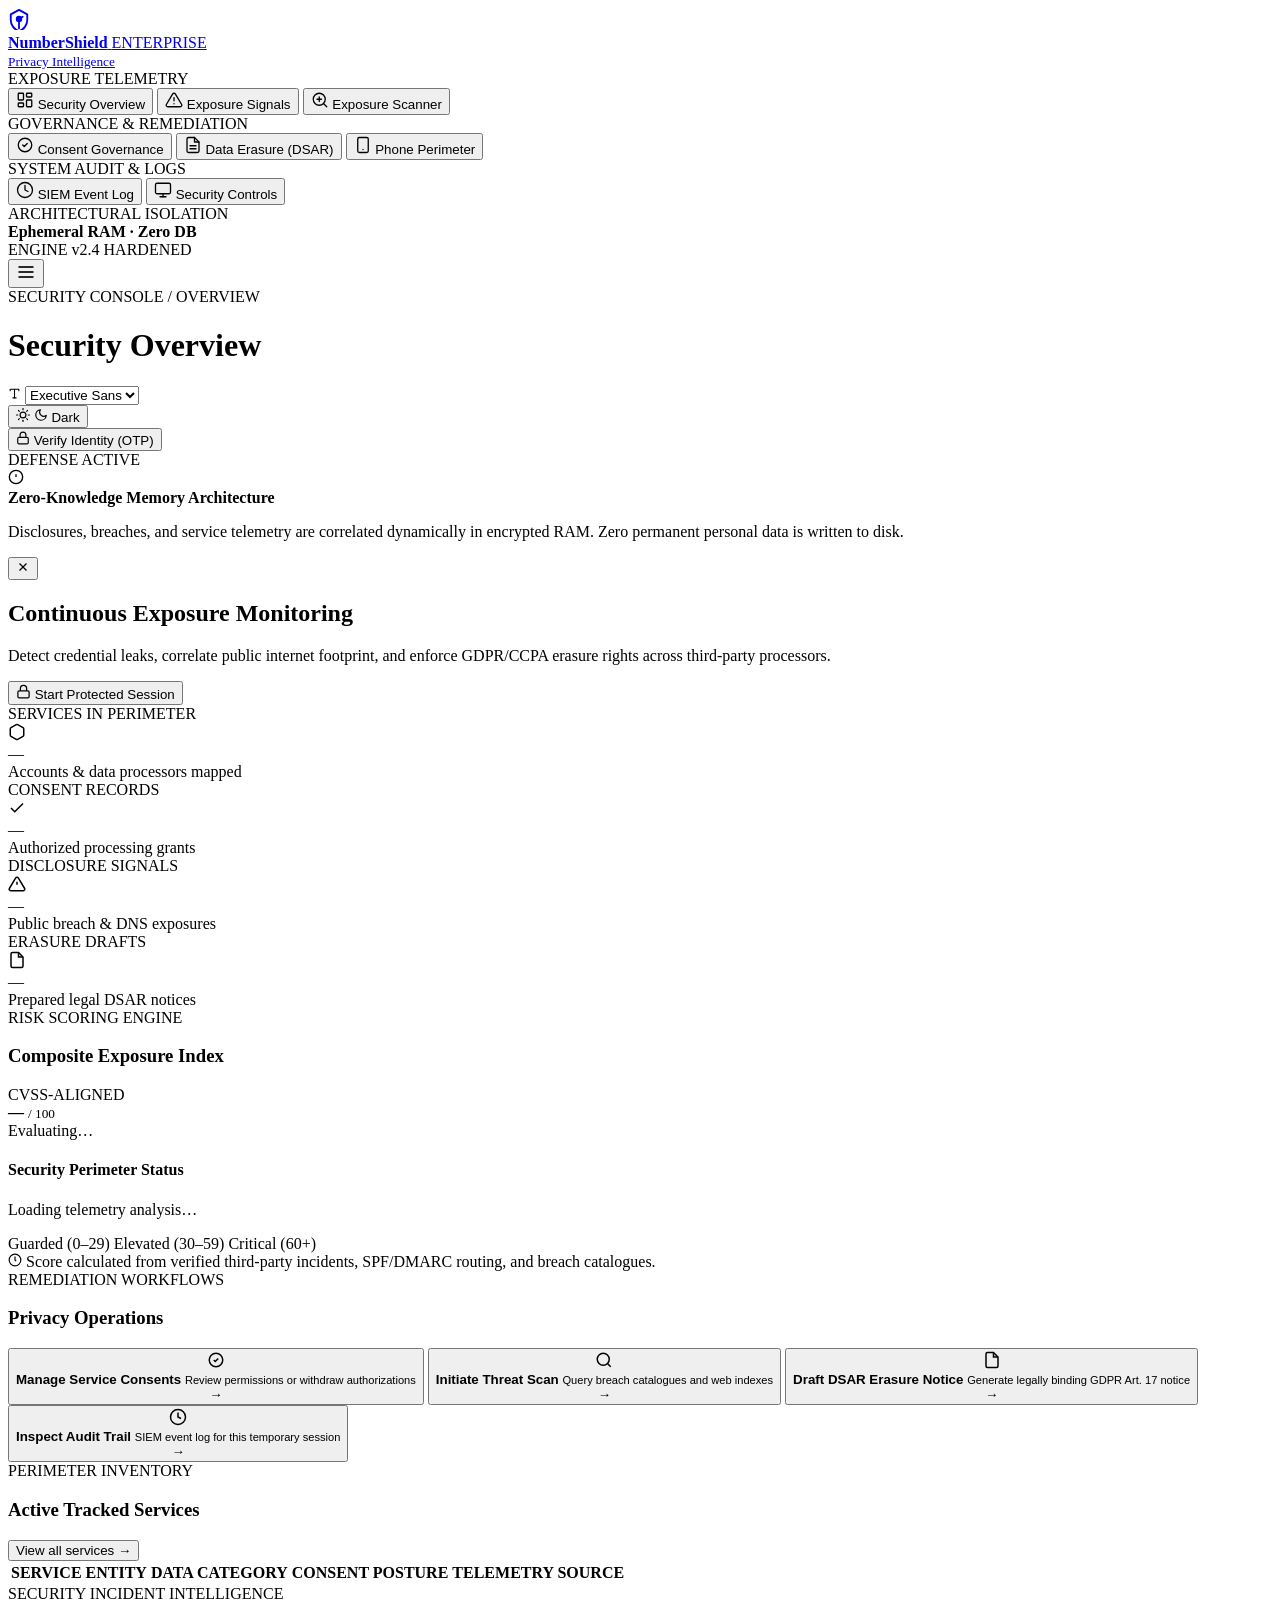
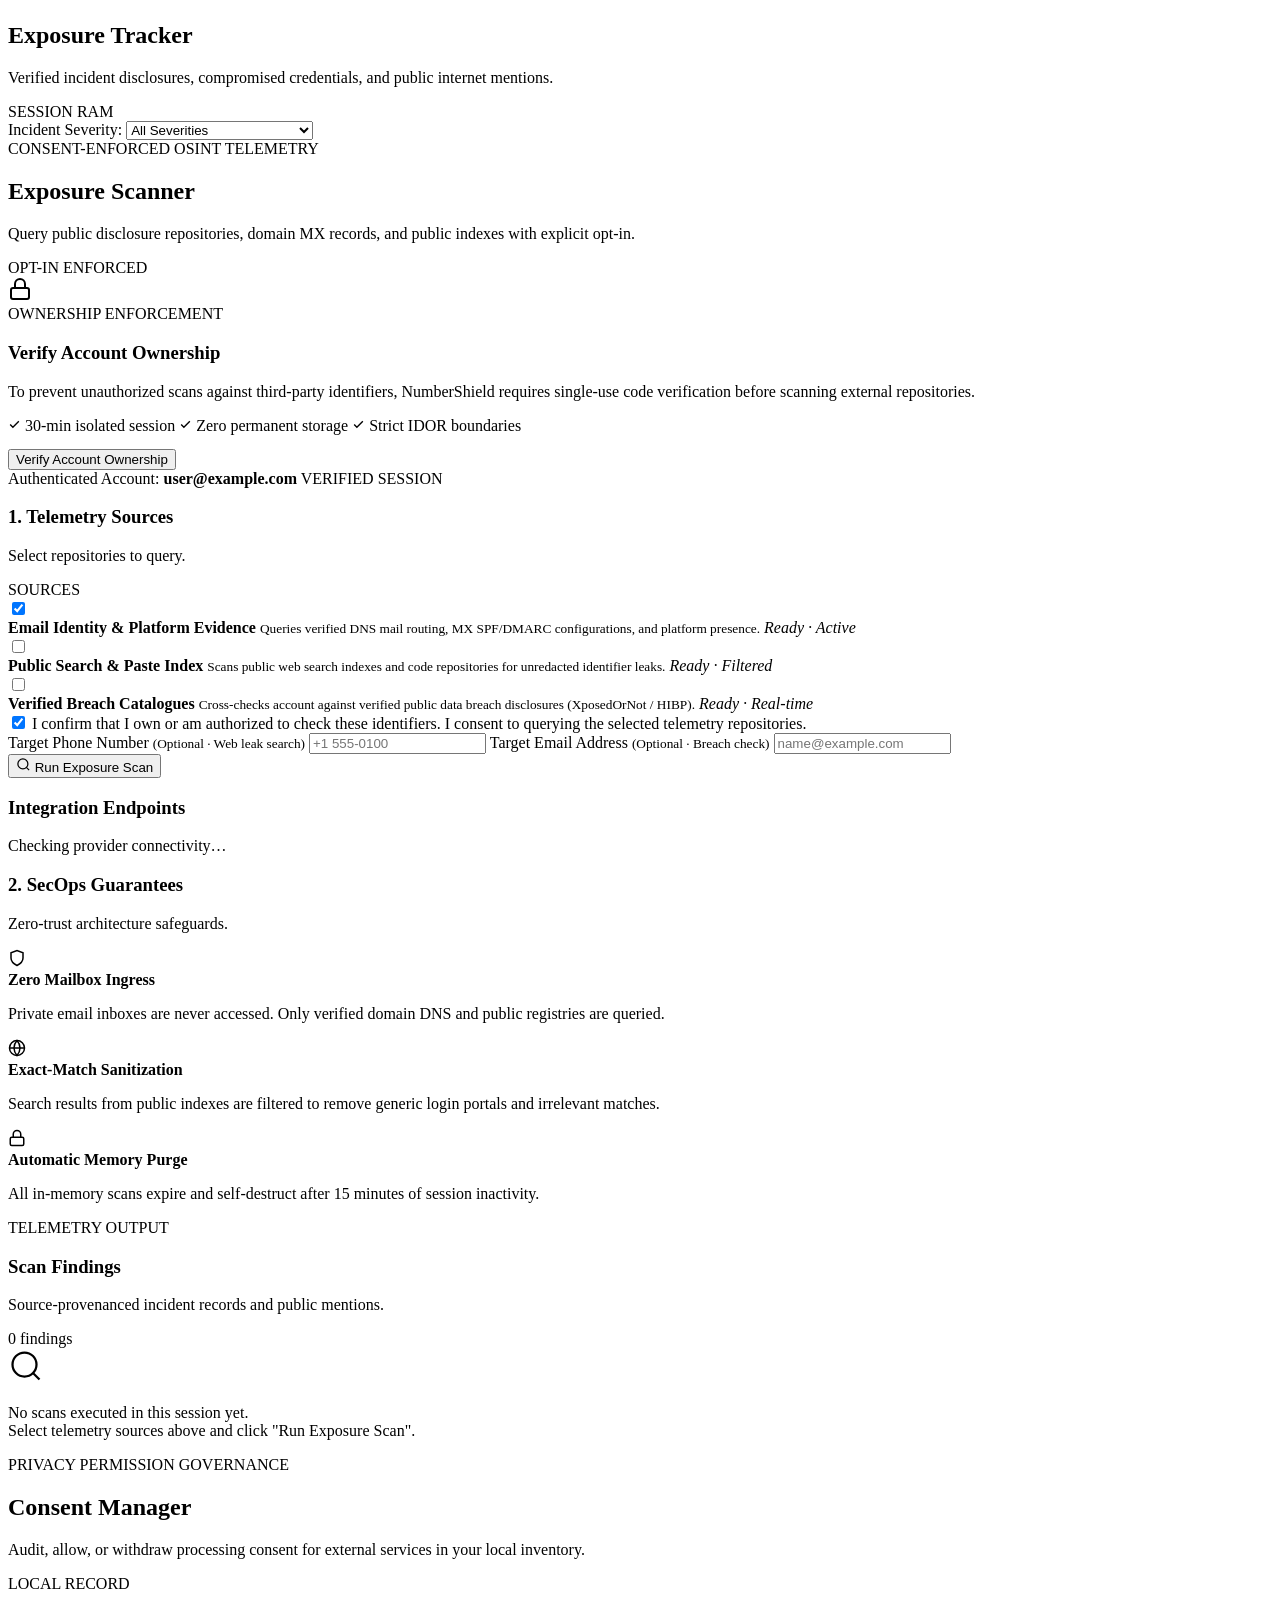
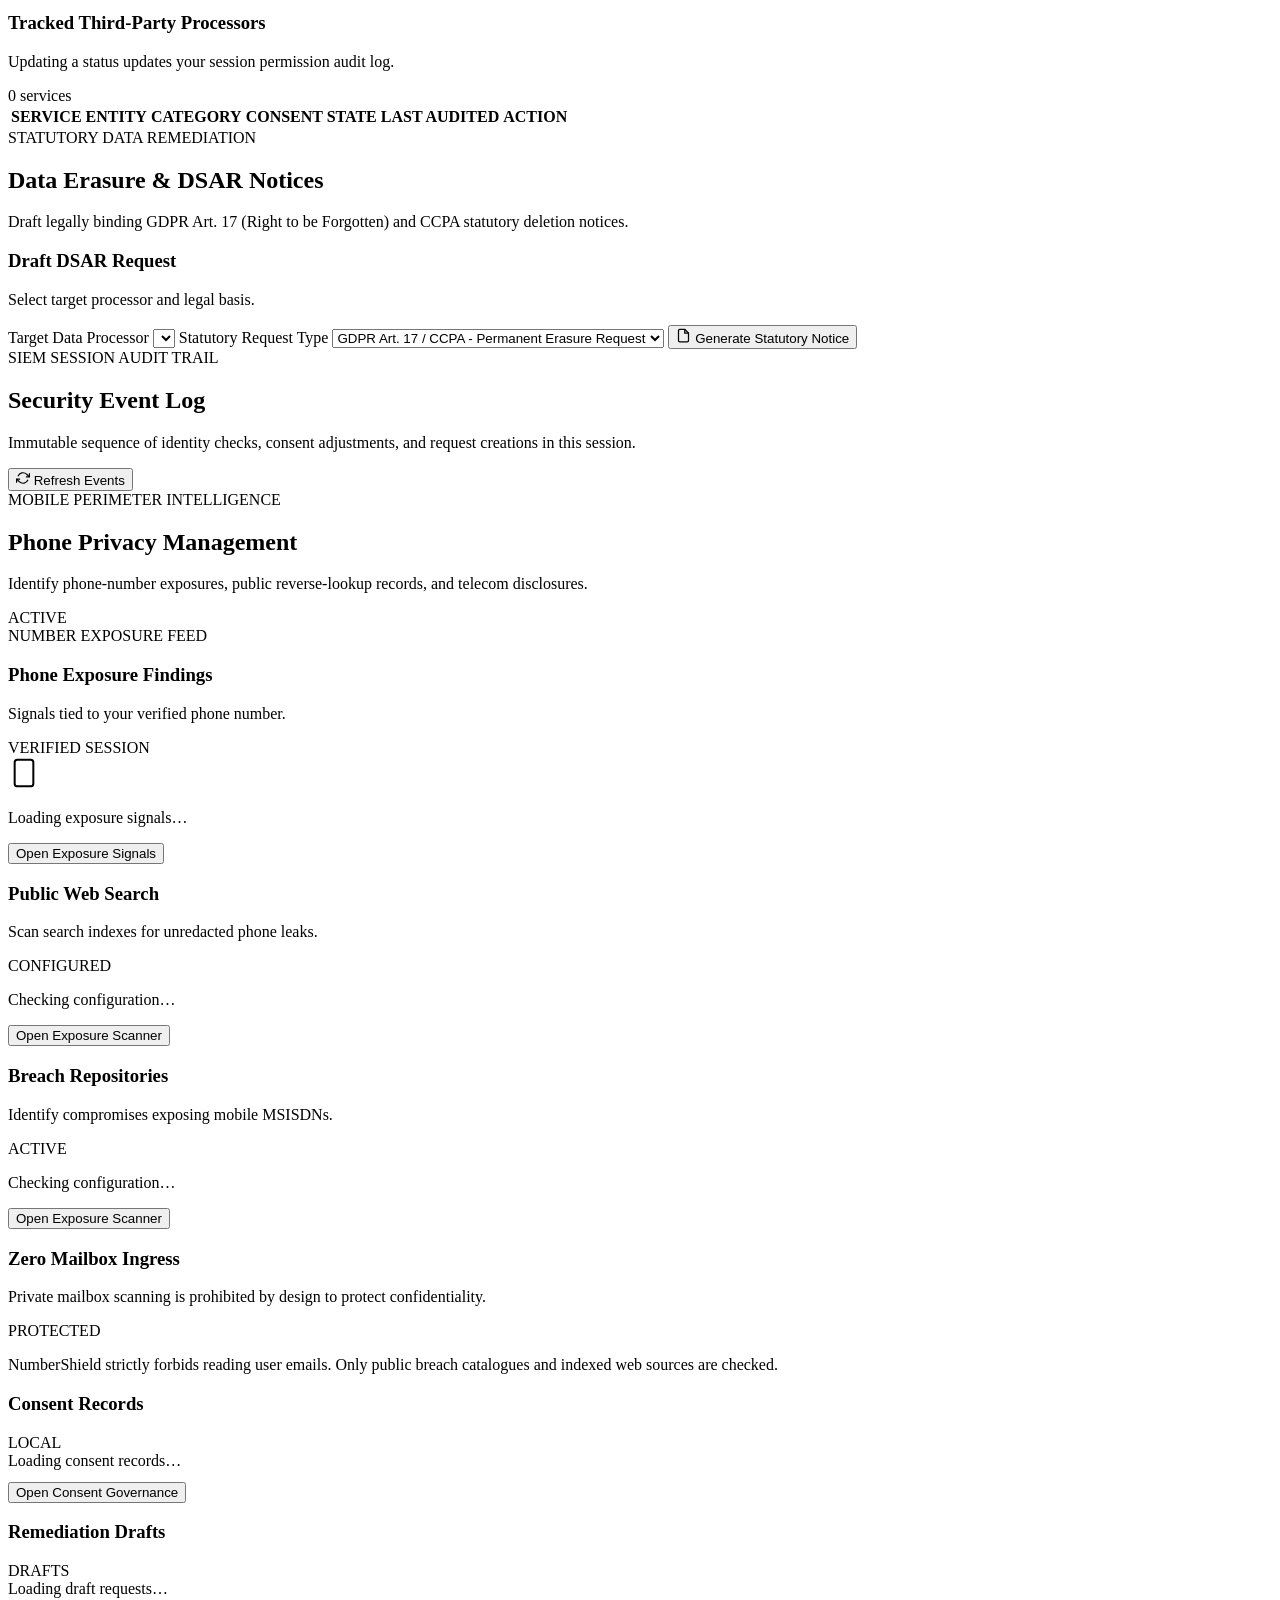
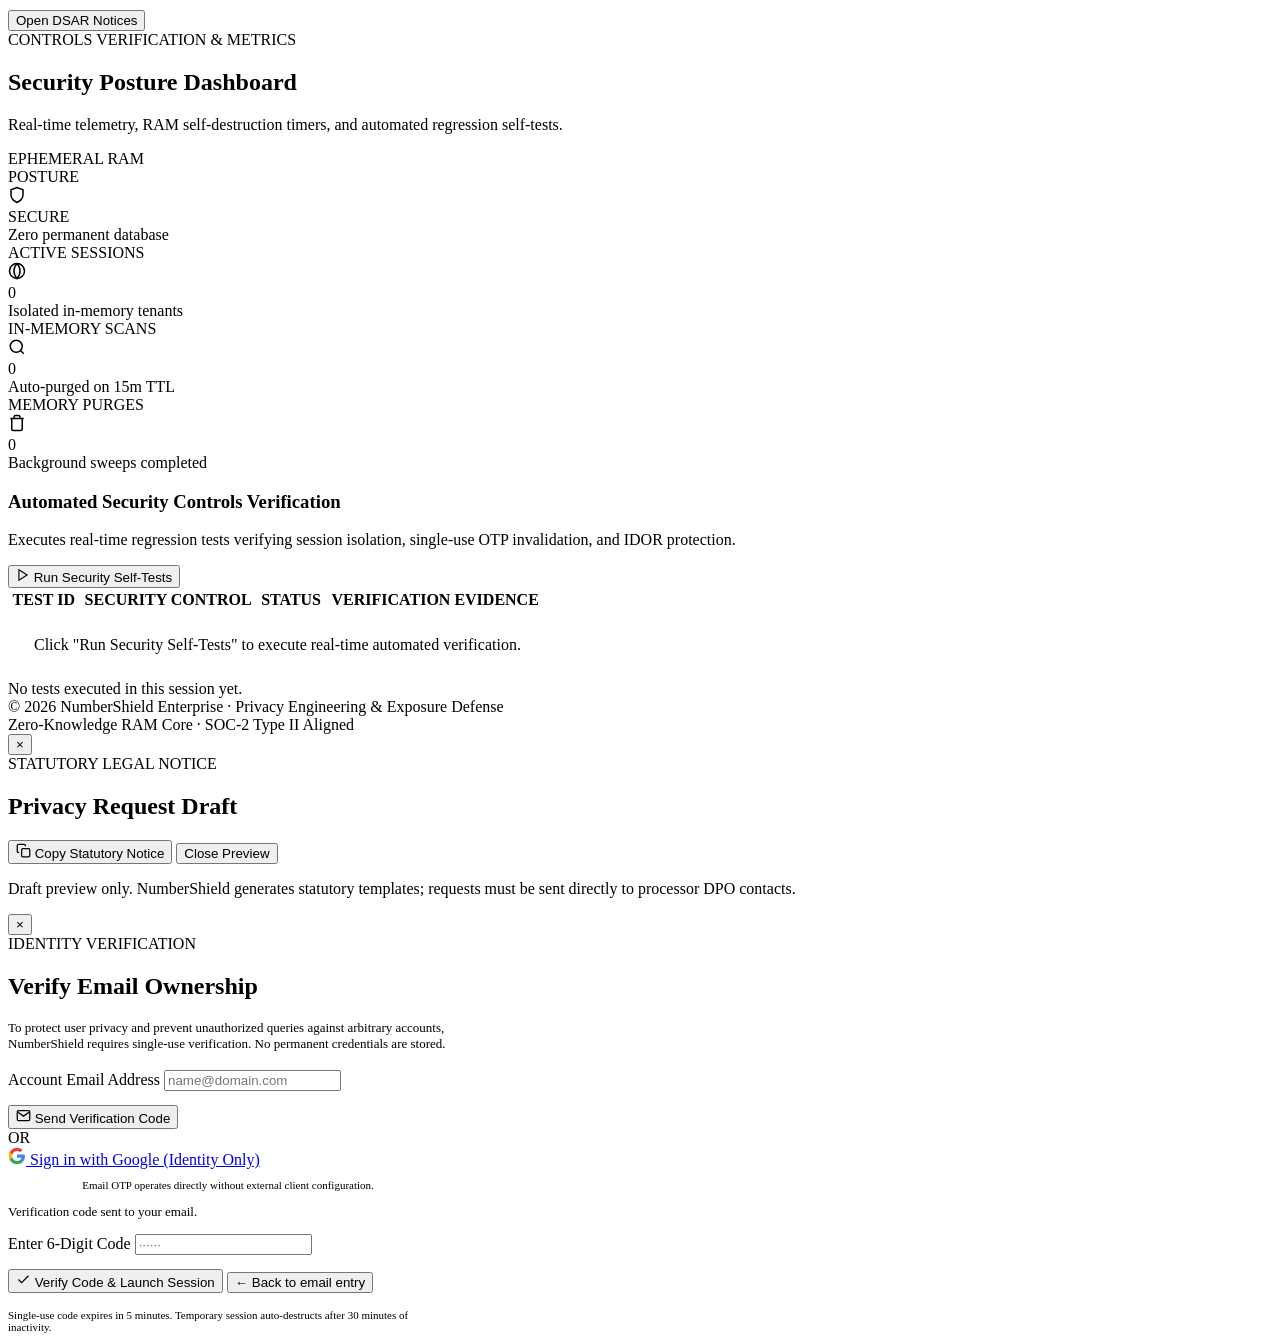
==== commit ecf331e9: "Update backend/frontend and add HTTPS helper scripts" ====
--- a/frontend/index.html
+++ b/frontend/index.html
@@ -13,7 +13,7 @@
   <link
     href="https://fonts.googleapis.com/css2?family=Comic+Neue:wght@400;700&family=JetBrains+Mono:wght@400;500;600&family=Newsreader:ital,opsz,wght@0,6..72,400;0,6..72,600;1,6..72,400&family=Plus+Jakarta+Sans:wght@400;500;600;700;800&display=swap"
     rel="stylesheet">
-  <link rel="stylesheet" href="/static/style.css?v=4.0.0">
+  <link rel="stylesheet" href="/static/style.css?v=4.1.0">
 </head>
 
 <body>
@@ -626,7 +626,7 @@
 
               <div class="consent-box">
                 <label class="consent-check" for="discovery-consent">
-                  <input type="checkbox" id="discovery-consent">
+                  <input type="checkbox" id="discovery-consent" checked>
                   <span>I confirm that I own or am authorized to check these identifiers. I consent to querying the
                     selected telemetry repositories.</span>
                 </label>
@@ -1230,7 +1230,7 @@
     </div>
   </div>
 
-  <script src="/static/app.js?v=4.0.0" defer></script>
+  <script src="/static/app.js?v=4.1.0" defer></script>
 </body>
 
 </html>
